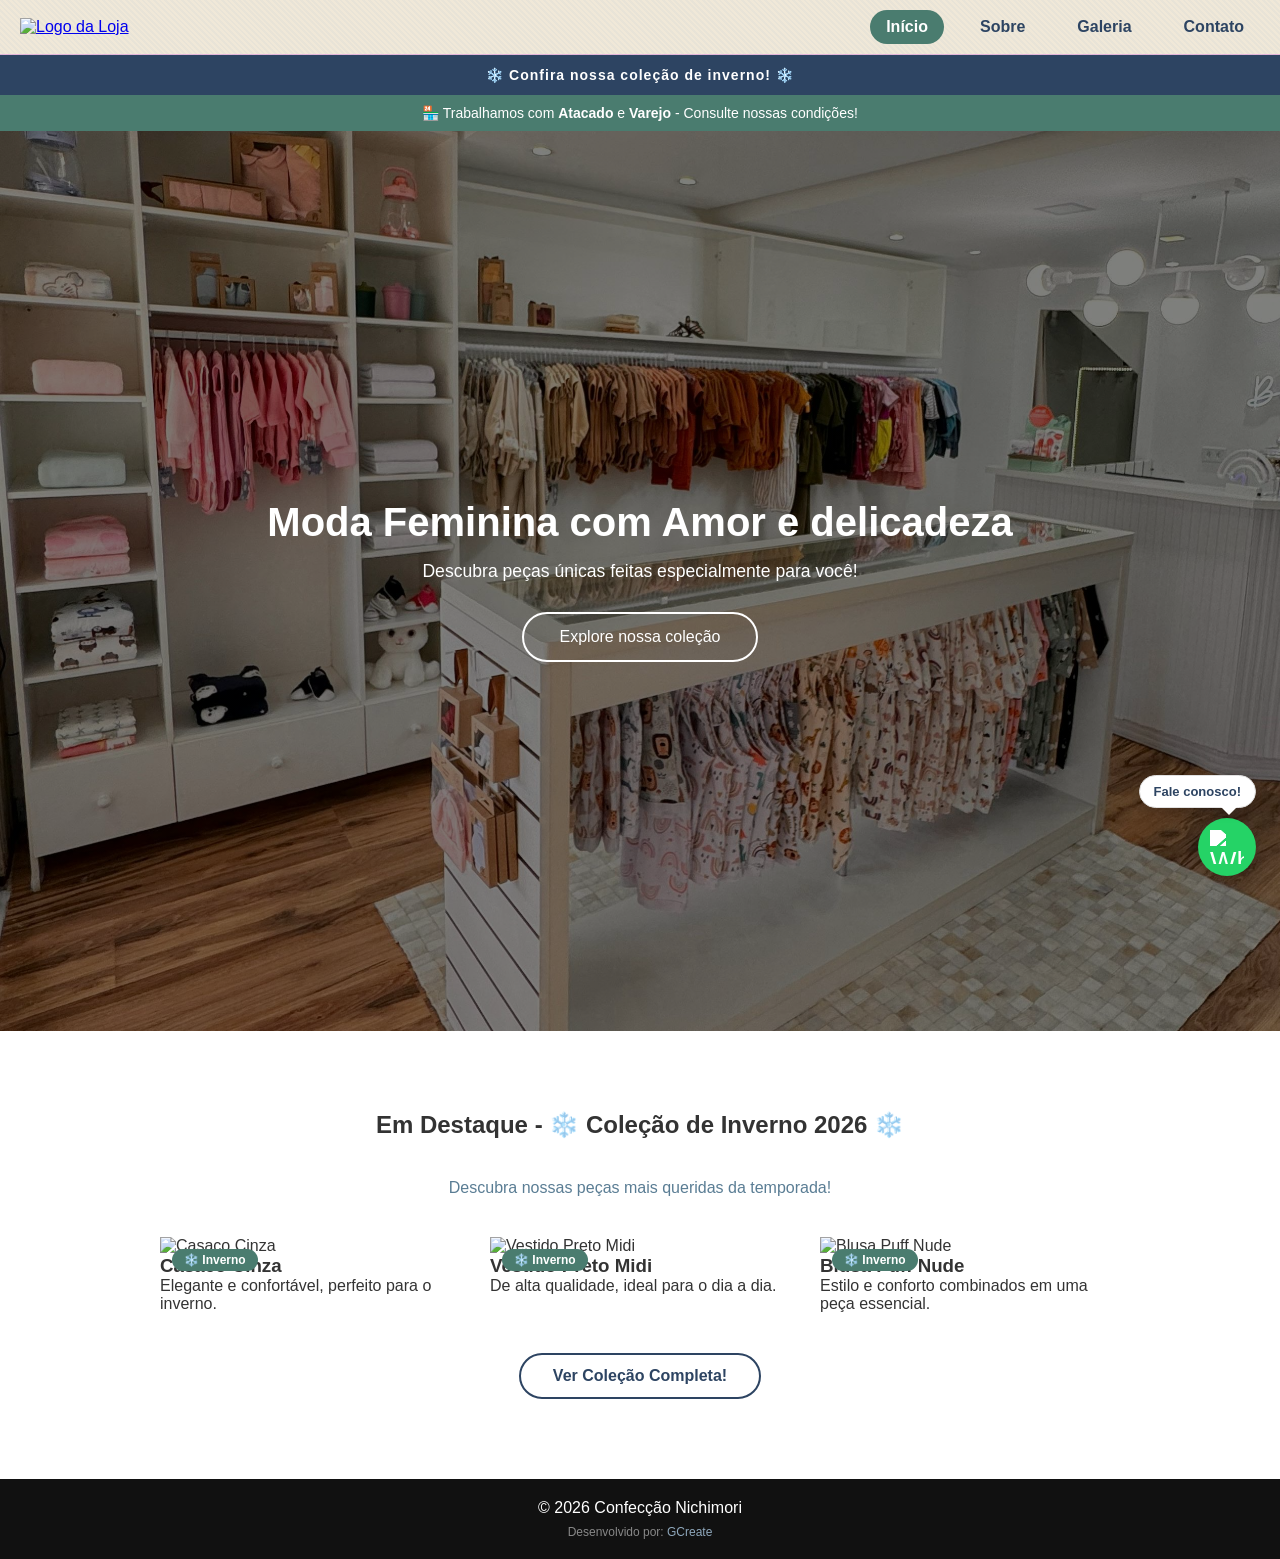
==== index.html @ e9730d3d "Add files via upload" ====
<!DOCTYPE html>
<html lang="pt-br">
<head>
    <meta charset="UTF-8">
    <meta name="viewport" content="width=device-width, initial-scale=1.0">
    <title>Confecção Nichimori</title>
    <meta name="theme-color" content="#2d4462">
    <meta name="description" content="Confecção Nichimori, loja de roupas femininas localizada em Itaquá. Trabalhamos com atacado e varejo. Confira nossas coleções!!">
    <meta property="og:title" content="Confecção Nichimori | Moda Feminina">
    <meta property="og:image" content="https://confeccaonichimori.com.br/logo-Loja.svg">
    <meta property="og:url" content="https://confeccaonichimori.com.br">
    <meta property="og:type" content="website">
    <link rel="stylesheet" href="style.css">
    <link rel="stylesheet" href="https://unpkg.com/aos@2.3.1/dist/aos.css">
    <link rel="icon" type="image/svg+xml" href="logo-Loja.svg">
    <link rel="canonical" href="https://confeccaonichimori.com/">
</head>
<body>
        <!-- Header -->
    <header class="header">
        <nav class="nav-container">
            <div class="nav-content">
                <!-- Logo -->
                <a href="index.html" class="logo">
                    <img src="imagens/logo-Loja.svg" class="logo-img" alt="Logo da Loja"></a>
                
                <!--Navegação Desktop-->
                <div class="nav-links">
                    <a href="index.html" class="nav-link active">Início</a>
                    <a href="sobre.html" class="nav-link">Sobre</a>
                    <a href="galeria.html" class="nav-link">Galeria</a>
                    <a href="contato.html" class="nav-link">Contato</a>
                </div>
            </div>
        </nav>
    </header>
                <!--Moda Inverno-->
                    <div class="faixa-inverno">
                        ❄️ Confira nossa coleção de inverno! ❄️
                    </div>
                    <div class="faixa-atacado">
                        🏪 Trabalhamos com <strong>Atacado</strong> e <strong>Varejo</strong> - Consulte nossas condições!
                    </div>
                    <!--Contéudo Principal-->
                <main>
                    <section class="hero">
                        <h1>Moda Feminina com Amor e delicadeza</h1>
                        <p>Descubra peças únicas feitas especialmente para você!</p>
                        <a href ="galeria.html" class="btn-hero">Explore nossa coleção</a>
                    </section>

                    <section class="produtos">
                        <h2>Em Destaque - ❄️ Coleção de Inverno 2026 ❄️</h2>
                        <p class="produtos-subtitulo">Descubra nossas peças mais queridas da temporada!</p>

                        <div class="container-blusas">
                            <div class="blusa" data-aos="fade-up">
                                <span class="badge-inverno">❄️ Inverno</span>
                                <img src="imagens/casaco-cinza.jpg" alt="Casaco Cinza">
                                <h3>Casaco Cinza</h3>
                                <p>Elegante e confortável, perfeito para o inverno.</p>
                            </div>

                            <div class="blusa" data-aos="fade-up">
                                <span class="badge-inverno">❄️ Inverno</span>
                                <img src="imagens/vestido-preto-midi.jpg" alt="Vestido Preto Midi">
                                <h3>Vestido Preto Midi</h3>
                                <p>De alta qualidade, ideal para o dia a dia.</p>
                            </div>

                            <div class="blusa" data-aos="fade-up">
                                <span class="badge-inverno">❄️ Inverno</span>
                                <img src="imagens/blusa-puff-nude.jpg" alt="Blusa Puff Nude">
                                <h3>Blusa Puff Nude</h3>
                                <p>Estilo e conforto combinados em uma peça essencial.</p>
                            </div>
                        </div>

                        <a href="galeria.html" class="btn-ver-todos">Ver Coleção Completa!</a>
                    </section>
                </main>
                <footer class="footer">
                    <p> © 2026 Confecção Nichimori</p>
                    <p class="assinatura">Desenvolvido por: <a href="#">GCreate</a></p>
                </footer>

        <a href ="https://wa.me/5511941580460" target="_blank" class="btn-whatsapp">
            <img src="imagens/icone_zap.svg" alt="WhatsApp" class="WhatsApp">
            <span class="balao-whatsapp">Fale conosco!</span>
        </a>

        <script src="https://unpkg.com/aos@2.3.1/dist/aos.js"></script>
        <script>
            AOS.init({
                duration: 800, // Duração da animação em milissegundos
                once: true, // Animação ocorre apenas na primeira vez que o elemento entra na viewport
            })
        </script>

</body>
</html>
---- style.css ----
/* Reset básico para garantir consistência entre navegadores */
*{
    margin: 0;
    padding: 0;
    box-sizing: border-box;
}

body {
    font-family: Arial, sans-serif; /* Fonte do site */
    background-color: #fff; /* Cor de fundo */
    color: #333; /* Cor padrão dos textos */
}

.header {
    padding: 10px 20px; /* Espaçamento interno do header */
    background-color: #f0e8d8; /* Cor de fundo do header */
    background-image: repeating-linear-gradient(
        45deg,
        transparent,
        transparent 2px,
        rgba(160,190,206,0.1) 2px,
        rgba(160,190,206,0.1) 4px
    );
    background-size: cover; /* Faz a imagem de fundo cobrir toda a área do header */
    background-position: center; /* Centraliza a imagem de fundo */
    border-bottom: 1px solid #c5d5; /* Borda inferior para dar um acabamento mais definido ao header */
}

.nav-content {
    display: flex; /* Exibe os itens do nav em linha */
    justify-content: space-between; /* Espaça os itens para as extremidades */
    align-items: center; /* Alinha os itens verticalmente */
    flex-wrap: nowrap; /* Impede que os itens quebrem para a próxima linha */
    margin: 0; /* Remove a margem padrão do nav */
    padding: 0; /* Remove o padding padrão do nav */
}

.nav-links{
    display: flex; /* Exibe os links em linha */
    flex-direction: row; /* Exibe os links em linha */
    gap: 20px; /* Espaçamento entre os links */
}

.nav-link {
    text-decoration: none; /* Remove sublinhado dos links */
    color: #2d4462; /* Cor dos links */
    font-weight: bold; /* Deixa os links em negrito */
    padding: 8px 16px; /* Espaçamento interno dos links */
    border-radius: 999px; /* Deixa os links com bordas arredondadas */
    transition: all 0.3s; /* Transição suave para as mudanças de estilo dos links */;
}


.nav-link:hover {
    color: white; /* Cor dos links ao passar o mouse */
    background-color: #4a7c6f; /* Cor de fundo dos links ao passar o mouse */
}

.nav-link.active {
    color: white; /* Cor do link ativo */
    background-color: #4a7c6f; /* Cor de fundo do link ativo */
}

.hero {
    height: 100vh; /* Altura total da tela */
    min-height: 500px;
    display: flex; /* Exibe os itens em linha */
    justify-content: center; /* Centraliza horizontalmente */
    align-items: center; /* Centraliza verticalmente */
    flex-direction: column; /* Exibe os itens em coluna */
    background-image: linear-gradient(
        rgba(0,0,0,0.5),
        rgba(0,0,0,0.5)
    ),
    url(fundo_hero.jpg); /* Imagem de fundo do hero */
    background-size: cover; /* Faz a imagem de fundo cobrir toda a área do hero */
    background-position: center; /* Centraliza a imagem de fundo */
    color: white; /* Cor do texto do hero */
}

.hero h1 {
    font-size: 2.5rem; /* Tamanho do título */
    text-align: center; /* Centraliza o texto do título */
    animation: fadeIn 1.5s ease; /* Animação de fade-in para o título */
}

.hero p {
    margin-top: 16px; /* Espaçamento acima do parágrafo */
    font-size: 1.1rem; /* Tamanho do parágrafo */;
    text-align: center; /* Centraliza o texto do parágrafo */
    animation: fadeIn 2s ease; /* Animação de fade-in para o parágrafo */
}

@keyframes fadeIn {
    from {
        opacity: 0; transform: translateY(30px); /* Inicia com opacidade 0 e deslocamento para baixo */
    }
    to {
        opacity: 1; transform: translateY(0); /* Termina com opacidade 1 e posição original */
    }
}


.produtos {
    padding: 80px 20px; /* Espaçamento interno */
}

.produtos h2 {
    text-align: center; /* Centraliza o título */
    margin-bottom: 40px; /* Espaçamento abaixo do título */
}

.container-blusas {
    display: flex; /* Exibe os itens em linha */
    justify-content: center; /* Centraliza os itens horizontalmente */
    gap: 30px; /* Espaçamento entre os itens */
}

.blusa{
    width: 300px; /* Largura fixa para cada blusa */
    position: relative; /* Permite posicionar a badge de inverno dentro do container da blusa */
}

.blusa img {
    width: 100%; /* A imagem ocupa toda a largura do container */
    height: 380px; /* Altura fixa para as imagens das blusas */
    object-fit: cover; /* Garante que a imagem cubra toda a área do container sem distorcer */
    object-position: center top; /* Ajusta a posição da imagem para destacar a parte superior, onde geralmente estão os detalhes do produto */
}

.footer {
    padding: 20px; /* Espaçamento interno */
    background-color: #111; /* Cor de fundo do rodapé */
    color: white; /* Cor do texto do rodapé */
    text-align: center; /* Centraliza o texto do rodapé */
}

@media (max-width: 768px){
    .nav-content {
        flex-direction: column; /* Exibe os itens em coluna */
    }

    .container-blusas {
        flex-direction: column; /* Exibe os itens em coluna */
        align-items: center; /* Centraliza os itens verticalmente */;
    }

    .hero h1{
        font-size: 1.3rem; /* Tamanho do título para telas menores */;
        text-align: center; /* Centraliza o texto do título para telas menores */;
        padding: 0 16px;
        word-break: keep-all;
    }
}

.logo-img {
    width: 180px; /* Largura da logo */
    height: auto; /* Mantém a proporção da imagem */
    max-width: 100%; /* Garante que a logo não ultrapasse a largura do container */;
}

.search-bar {
    display: flex;/* Exibe os itens em linha */
    align-items: center; /* Alinha os itens verticalmente */
    border: 1px solid #a0bece; /* Borda da barra de pesquisa */
    border-radius: 999px; /* Deixa a barra de pesquisa com bordas arredondadas */
    overflow: hidden; /* Esconde qualquer conteúdo que ultrapasse os limites da barra de pesquisa */
    background: #f7f3ee; /* Cor de fundo da barra de pesquisa */
    position: relative; /* Permite posicionar o botão de pesquisa dentro da barra */
    left: 20%; /* Move a barra de pesquisa para o centro horizontalmente */
}

.search-input {
    border: none; /* Remove a borda do input */
    background: transparent; /* Deixa o fundo do input transparente */;
    padding: 8px 16px; /* Espaçamento interno do input */
    font-size: 14px; /* Tamanho da fonte do input */
    outline: none; /* Remove o contorno do input ao focar */
    width: 260px; /* Largura do input */
    color:#3a5a74; /* Cor do texto do input */
}

.search-input::placeholder {
    color: #a0bece; /* Cor do texto de placeholder */
}

.search-btn:hover {
    background: #e8f0f5; /* Cor de fundo do botão ao passar o mouse */
}

@media (max-width: 768px){
    .search-bar {
        width: 100%; /* A barra de pesquisa ocupa toda a largura do container em telas menores */
        margin: 10px 0; /* Espaçamento vertical para a barra de pesquisa em telas menores */
    }

    .search-input {
        width: 100%; /* O input ocupa toda a largura da barra de pesquisa em telas menores */
    }
}

.btn-whatsapp {
    position: fixed; /* Fixa o botão na tela */
    bottom: 24px; /* Distância do botão em relação à parte inferior da tela */
    right: 24px; /* Distância do botão em relação à parte direita da tela */
    width: 58px; /* Largura do botão */
    height: 58px; /* Altura do botão */
    border-radius: 50%; /* Deixa o botão com formato circular */
    background-color: #25d366; /* Cor de fundo do botão (cor do WhatsApp) */
    display: flex; /* Exibe os itens em linha */
    align-items: center; /* Alinha os itens verticalmente */
    justify-content: center; /* Centraliza os itens horizontalmente */
    box-shadow: 0 4px 12px rgba(0,0,0,0.2); /* Sombra para dar um efeito de elevação */
    z-index: 999; /* Garante que o botão fique acima de outros elementos da página */
    transition: transform 0.3s; /* Transição suave para o efeito de hover */
    font-size: 28px; /* Tamanho da fonte do ícone do WhatsApp */
    text-decoration: none; /* Remove sublinhado do link */
}

.btn-whatsapp:hover {
    transform: scale(1.1); /* Aumenta o tamanho do botão ao passar o mouse */
}

.btn-whatsapp img {
    width: 34px; /* Largura do ícone do WhatsApp dentro do botão */
    height: 34px; /* Altura do ícone do WhatsApp dentro do botão */
    filter: brightness(0) invert(1); /* Deixa o ícone branco para melhor contraste com o fundo verde do botão */
}

.balao-whatsapp {
    position: absolute; /* Posiciona o balão em relação ao botão de WhatsApp */
    bottom: 68px; /* Distância do balão em relação à parte inferior do botão de WhatsApp */
    right: 0; /* Alinha o balão à direita do botão de WhatsApp */
    background-color: white; /* Cor de fundo do balão */
    color: #2d4462; /* Cor do texto do balão */
    font-size: 13px; /* Tamanho da fonte do texto do balão */
    font-weight: bold; /* Deixa o texto do balão em negrito */
    font-family: Arial, sans-serif; /* Fonte do texto do balão */
    padding: 8px 14px; /* Espaçamento interno do balão */
    border-radius: 20px; /* Deixa o balão com bordas arredondadas */
    white-space: nowrap; /* Impede que o texto do balão quebre em várias linhas */
    box-shadow: 0 4px 12px rgba(0,0,0,0.15); /* Sombra para dar um efeito de elevação ao balão */
    border: 1px solid #e0e0e0; /* Borda do balão para dar um acabamento mais definido */
}

.balao-whatsapp::after {
    content: ""; /* Conteúdo vazio para criar a seta do balão */
    position: absolute; /* Posiciona a seta em relação ao balão */
    bottom: -8px; /* Distância da seta em relação à parte inferior do balão */
    right: 18px; /* Alinha a seta à direita do balão */
    border-width: 8px 8px 0 8px; /* Define a largura e altura da seta */
    border-style: solid; /* Define o estilo da borda da seta */
    border-color: white transparent transparent transparent; /* Define as cores da borda da seta para criar o efeito de triângulo */;
}

.btn-hero {
    margin-top: 30px; /* Espaçamento acima do botão */
    padding: 14px 36px; /* Espaçamento interno do botão */
    background-color: transparent; /* Fundo transparente para o botão */
    border: 2px solid white; /* Borda branca para o botão */
    color: white; /* Cor do texto do botão */
    font-size: 16px; /* Tamanho da fonte do botão */
    border-radius: 999px; /* Deixa o botão com bordas arredondadas */
    transition: all 0.3s; /* Transição suave para as mudanças de estilo do botão */
    text-decoration: none; /* Remove sublinhado do link do botão */
}

.btn-hero:hover {
    background-color: white; /* Cor de fundo do botão ao passar o mouse */
    color: #2d4462; /* Cor do texto do botão ao passar o mouse */
}

.produtos-subtitulo {
    text-align: center; /* Centraliza o subtítulo da seção de produtos */
    color: #5a7d94; /* Cor do subtítulo da seção de produtos */
    font-size: 1rem; /* Tamanho do subtítulo da seção de produtos */
    margin-bottom: 40px; /* Espaçamento abaixo do subtítulo da seção de produtos */
}

.btn-ver-todos {
    display: block; /* Exibe o botão como um bloco para ocupar toda a largura disponível */
    text-align: center; /* Centraliza o texto do botão de ver todos */
    margin: 40px auto 0; /* Centraliza o botão de ver todos horizontalmente e adiciona espaçamento acima */
    width: fit-content; /* O botão ocupa apenas a largura necessária para o texto */
    padding: 12px 32px; /* Espaçamento interno do botão de ver todos */
    border: 2px solid #2d4462; /* Borda do botão de ver todos */
    border-radius: 999px; /* Deixa o botão de ver todos com bordas arredondadas */
    color: #2d4462; /* Cor do texto do botão de ver todos */
    text-decoration: none; /* Remove sublinhado do link do botão de ver todos */
    font-weight: bold; /* Deixa o texto do botão de ver todos em negrito */
    transition: all 0.3s; /* Transição suave para as mudanças de estilo do botão de ver todos */
}

.badge-inverno {
    position: absolute; /* Permite posicionar a badge em relação ao card */
    top: 12px; /* Distância da badge em relação à parte superior do card */
    left: 12px; /* Distância da badge em relação à parte esquerda do card */
    background-color: #4a7c6f; /* Cor de fundo da badge de inverno */
    color: white; /* Cor do texto da badge de inverno */
    padding: 4px 12px; /* Espaçamento interno da badge de inverno */
    border-radius: 999px; /* Deixa a badge de inverno com bordas arredondadas */
    font-size: 12px; /* Tamanho da fonte da badge de inverno */
    font-weight: bold; /* Deixa o texto da badge de inverno em negrito */
    z-index: 10; /* Garante que a badge de inverno fique acima de outros elementos do card */
}

.sobre-hero {
    background-color: #f0e8d8; /* Cor de fundo da seção sobre o hero */
    text-align: center; /* Centraliza o texto da seção sobre o hero */
    padding: 40px 20px 30px; /* Espaçamento interno da seção sobre o hero */
    color: #2d4462; /* Cor do texto da seção sobre o hero */
}

.sobre-hero h1 {
    font-size: 2.5rem; /* Tamanho do título da seção sobre o hero */
    margin-bottom: 10px; /* Espaçamento abaixo do título da seção sobre o hero */
}

.sobre-hero p {
    font-size: 1.1rem;
    color:#5a7d94; /* Cor do texto do parágrafo da seção sobre o hero */
}

.sobre-conteudo {
    max-width: 800px; /* Largura máxima do conteúdo da seção sobre o hero */;
    margin: 60px auto; /* Centraliza o conteúdo da seção sobre o hero */
    padding: 0 20px; /* Espaçamento horizontal para o conteúdo da seção sobre o hero */
}

.sobre-texto h2 {
    font-size: 1.5rem; /* Tamanho do subtítulo da seção sobre o hero */
    color: #2d4462; /* Cor do subtítulo da seção sobre o hero */
    margin: 40px 0 12px; /* Espaçamento acima e abaixo do subtítulo da seção sobre o hero */
}

.sobre-texto p {
    color: #555; /* Cor do texto do parágrafo da seção sobre o hero */
    line-height: 1.8; /* Altura da linha para melhorar a legibilidade do texto do parágrafo da seção sobre o hero */
    font-size: 1rem; /* Tamanho da fonte do parágrafo da seção sobre o hero */;
}

.sobre-valores {
    list-style: none; /* Remove os marcadores da lista de valores */
    margin-top: 12px; /* Espaçamento acima da lista de valores */
    display: flex; /* Exibe os itens da lista de valores em linha */
    flex-direction: column; /* Exibe os itens da lista de valores em coluna */
    gap: 10px; /* Espaçamento entre os itens da lista de valores */;
}

.sobre-valores li {
    font-size: 1rem; /* Tamanho da fonte dos itens da lista de valores */
    color: #555; /* Cor dos itens da lista de valores */
    line-height: 1.6; /* Altura da linha para melhorar a legibilidade dos itens da lista de valores */;
}

.sobre-horario {
    list-style: none; /* Remove os marcadores da lista de horário */
    margin-top: 12px; /* Espaçamento acima da lista de horário */
    display: flex; /* Exibe os itens da lista de horário em linha */
    flex-direction: column; /* Exibe os itens da lista de horário em coluna */
    gap: 10px; /* Espaçamento entre os itens da lista de horário */
}

.sobre-horario li {
    font-size: 1rem; /* Tamanho da fonte dos itens da lista de horário */
    color: #555; /* Cor dos itens da lista de horário */
    line-height: 1.6; /* Altura da linha para melhorar a legibilidade dos itens da lista de horário */
}

.galeria-hero {
    background-color: #f0e8d8; /* Cor de fundo da seção hero da galeria */
    text-align: center; /* Centraliza o texto da seção hero da galeria */
    padding: 60px 20px 40px; /* Espaçamento interno da seção hero da galeria */
    color: #2d4462; /* Cor do texto da seção hero da galeria */
    margin-top: 0; /* Remove a margem superior da seção hero da galeria para evitar espaçamento extra */
}

.galeria-hero h1 {
    font-size: 2.5rem; /* Tamanho do título da seção hero da galeria */
    margin-bottom: 10px; /* Espaçamento abaixo do título da seção hero da galeria */
}

.galeria-hero p {
    font-size: 1.1rem; /* Tamanho do parágrafo da seção hero da galeria */
    color:#5a7d94; /* Cor do texto do parágrafo da seção hero da galeria */
}

.galeria-secao {
    padding: 60px 80px; /* Espaçamento interno da seção da galeria */;
}

.galeria-grid {
    display: grid; /* Exibe os itens em um grid */
    grid-template-columns: repeat(3, 1fr); /* Define 3 colunas de largura igual para o grid */
    gap: 30px; /* Espaçamento entre os itens do grid */
    max-width: 1100px; /* Largura máxima do grid da galeria */
    margin: 0 auto; /* Centraliza o grid da galeria */
}

.card {
    border-radius: 12px; /* Deixa os cards com bordas arredondadas */
    overflow: hidden; /* Esconde qualquer conteúdo que ultrapasse os limites dos cards */
    box-shadow: 0 4px 12px rgba(0,0,0,0.1); /* Sombra para dar um efeito de elevação aos cards */
    transition: transform 0.3s; /* Transição suave para o efeito de hover dos cards */
    background: white; /* Cor de fundo dos cards */
}

.card:hover {
    transform: translateY(-6px);
}

.card img {
    width: 100%; /* A imagem ocupa toda a largura do card */
    height: 420px; /* Altura fixa para as imagens dos cards */
    object-fit: cover; /* Garante que a imagem cubra toda a área do card sem distorcer */
    object-position: center top; /* Ajusta a posição da imagem para destacar o centro, onde geralmente estão os detalhes do produto */
}

.card-info {
    padding: 16px; /* Espaçamento interno da seção de informações dos cards */
}

.card a {
    text-decoration: none; 
    display: block;
}

.card-info h3 {
    font-size: 1rem; /* Tamanho do título dos cards */
    font-weight: bold; /* Deixa o título dos cards em negrito */
    color: #2d4462; /* Cor do título dos cards */
    margin-bottom: 6px; /* Espaçamento abaixo do título dos cards */;
}

.card-info p {
    font-size: 0.85rem; /* Tamanho do parágrafo dos cards */
    font-weight: normal; /* Deixa o texto dos cards em negrito */
    color: #777; /* Cor do texto dos cards */
    line-height: 1.5; /* Altura da linha para melhorar a legibilidade do texto dos cards */
}

@media (max-width: 768px){
    .galeria-grid {
        grid-template-columns: 1fr; /* O grid da galeria exibe apenas 1 coluna em telas menores */
    }
}

.contato-hero {
    background-color: #f0e8d8; /* Cor de fundo da seção hero de contato */
    text-align: center; /* Centraliza o texto da seção hero de contato */
    padding: 60px 20px 40px; /* Espaçamento interno da seção hero de contato */
    color: #2d4462; /* Cor do texto da seção hero de contato */
}

.contato-hero h1 {
    font-size: 2.5rem; /* Tamanho do título da seção hero de contato */
    margin-bottom: 10px; /* Espaçamento abaixo do título da seção hero de contato */
}

.contato-hero p {
    font-size: 1.1rem; /* Tamanho do parágrafo da seção hero de contato */
    color: #5a7d94; /* Cor do texto do parágrafo da seção hero de contato */
}

.contato-secao {
    padding: 60px 40px; /* Espaçamento interno da seção de contato */
    max-width: 1100px; /* Largura máxima da seção de contato */
    margin: 0 auto; /* Centraliza a seção de contato */
}

.contato-grid {
    display: grid; /* Exibe os itens em um grid */
    grid-template-columns: 1fr 1fr ; /* Define 2 colunas para o grid de contato */
    gap: 60px; /* Espaçamento entre os itens do grid de contato */
}

.contato-info h2,
.contato-form h2 {
    font-size: 1.5rem; /* Tamanho do título das seções de contato */
    color:#2d4462; /* Cor do título das seções de contato */
    margin-bottom: 24px; /* Espaçamento abaixo do título das seções de contato */
}

.contato-item {
    display: flex; /* Exibe os itens de contato em linha */
    align-items: flex-start; /* Alinha os itens de contato ao topo */
    gap: 12px; /* Espaçamento entre os itens de contato */
    margin-bottom: 20px; /* Espaçamento abaixo de cada item de contato */
}

.contato-item span {
    font-size: 1.3rem; /* Tamanho do ícone dos itens de contato */
}

.contato-item p {
    color: #555; /* Cor do texto dos itens de contato */
    font-size: 1rem; /* Tamanho da fonte dos itens de contato */
    line-height: 1.6; /* Altura da linha para melhorar a legibilidade dos itens de contato */
}

@media (max-width: 768px){
    .contato-grid {
        grid-template-columns: 1fr; /* O grid de contato exibe apenas 1 coluna em telas menores */
    }
}

.faixa-inverno {
    background-color: #2d4462; /* Cor de fundo da faixa de inverno */
    color: white; /* Cor do texto da faixa de inverno */
    text-align: center; /* Centraliza o texto da faixa de inverno */
    padding: 12px; /* Espaçamento interno da faixa de inverno */
    font-size: 14px; /* Tamanho da fonte da faixa de inverno */
    font-weight: bold; /* Deixa o texto da faixa de inverno em negrito */
    letter-spacing: 1px; /* Espaçamento entre as letras da faixa de inverno */
}

.faixa-atacado {
    background-color: #4a7c6f; /* Cor de fundo da faixa de atacado */
    color: white; /* Cor do texto da faixa de atacado */
    text-align: center; /* Centraliza o texto da faixa de atacado */
    padding: 10px; /* Espaçamento interno da faixa de atacado */
    font-size: 14px; /* Tamanho da fonte da faixa de atacado */
}

@keyframes pulsar {
    0% {transform: scale(1); } /* Inicia com o tamanho original do botão */
    50% {transform: scale(1.15); } /* Aumenta o tamanho do botão para 115% no meio da animação */
    100% {transform: scale(1); } /* Retorna ao tamanho original do botão no final da animação */
}

.btn-whatsapp {
    animation: pulsar 2s infinite; /* Aplica a animação de pulsar ao botão de WhatsApp, com duração de 2 segundos e repetição infinita */
}

.btn-whatsapp:hover {
    animation: none; /* Remove a animação de pulsar ao passar o mouse sobre o botão de WhatsApp para evitar conflito com o efeito de hover */
    transform: scale(1.1); /* Aumenta o tamanho do botão de WhatsApp para 110% ao passar o mouse */
}

.assinatura {
    font-size: 12px; /* Tamanho da fonte da assinatura no rodapé */
    color: #888; /* Cor da assinatura no rodapé */
    margin-top: 8px; /* Espaçamento acima da assinatura no rodapé */
}

.assinatura a {
    color: #8fa8bc; /* Cor do link da assinatura no rodapé */
    text-decoration: none; /* Remove sublinhado do link da assinatura no rodapé */
}

.assinatura a:hover {
    text-decoration: underline; /* Adiciona sublinhado ao link da assinatura no rodapé ao passar o mouse */
}

.contato-whatsapp-cta {
    text-align: center;
    padding: 40px;
    background-color: #faf7f2;
    border-radius: 12px;
}

.contato-whatsapp-cta h2 {
    color: #2d4462;
    margin-bottom: 12px;
}

.contato-whatsapp-cta p {
    color: #777;
    margin-bottom: 24px;
    line-height: 1.6;
}

.btn-whatsapp-cta {
    display: inline-block;
    background-color: #25d366;
    color: white;
    padding: 14px 32px;
    border-radius: 999px;
    text-decoration: none;
    font-weight: bold;
    font-size: 16px;
    transition: transform 0.3s;
}

.btn-whatsapp-cta:hover {
    transform: scale(1.05);
}
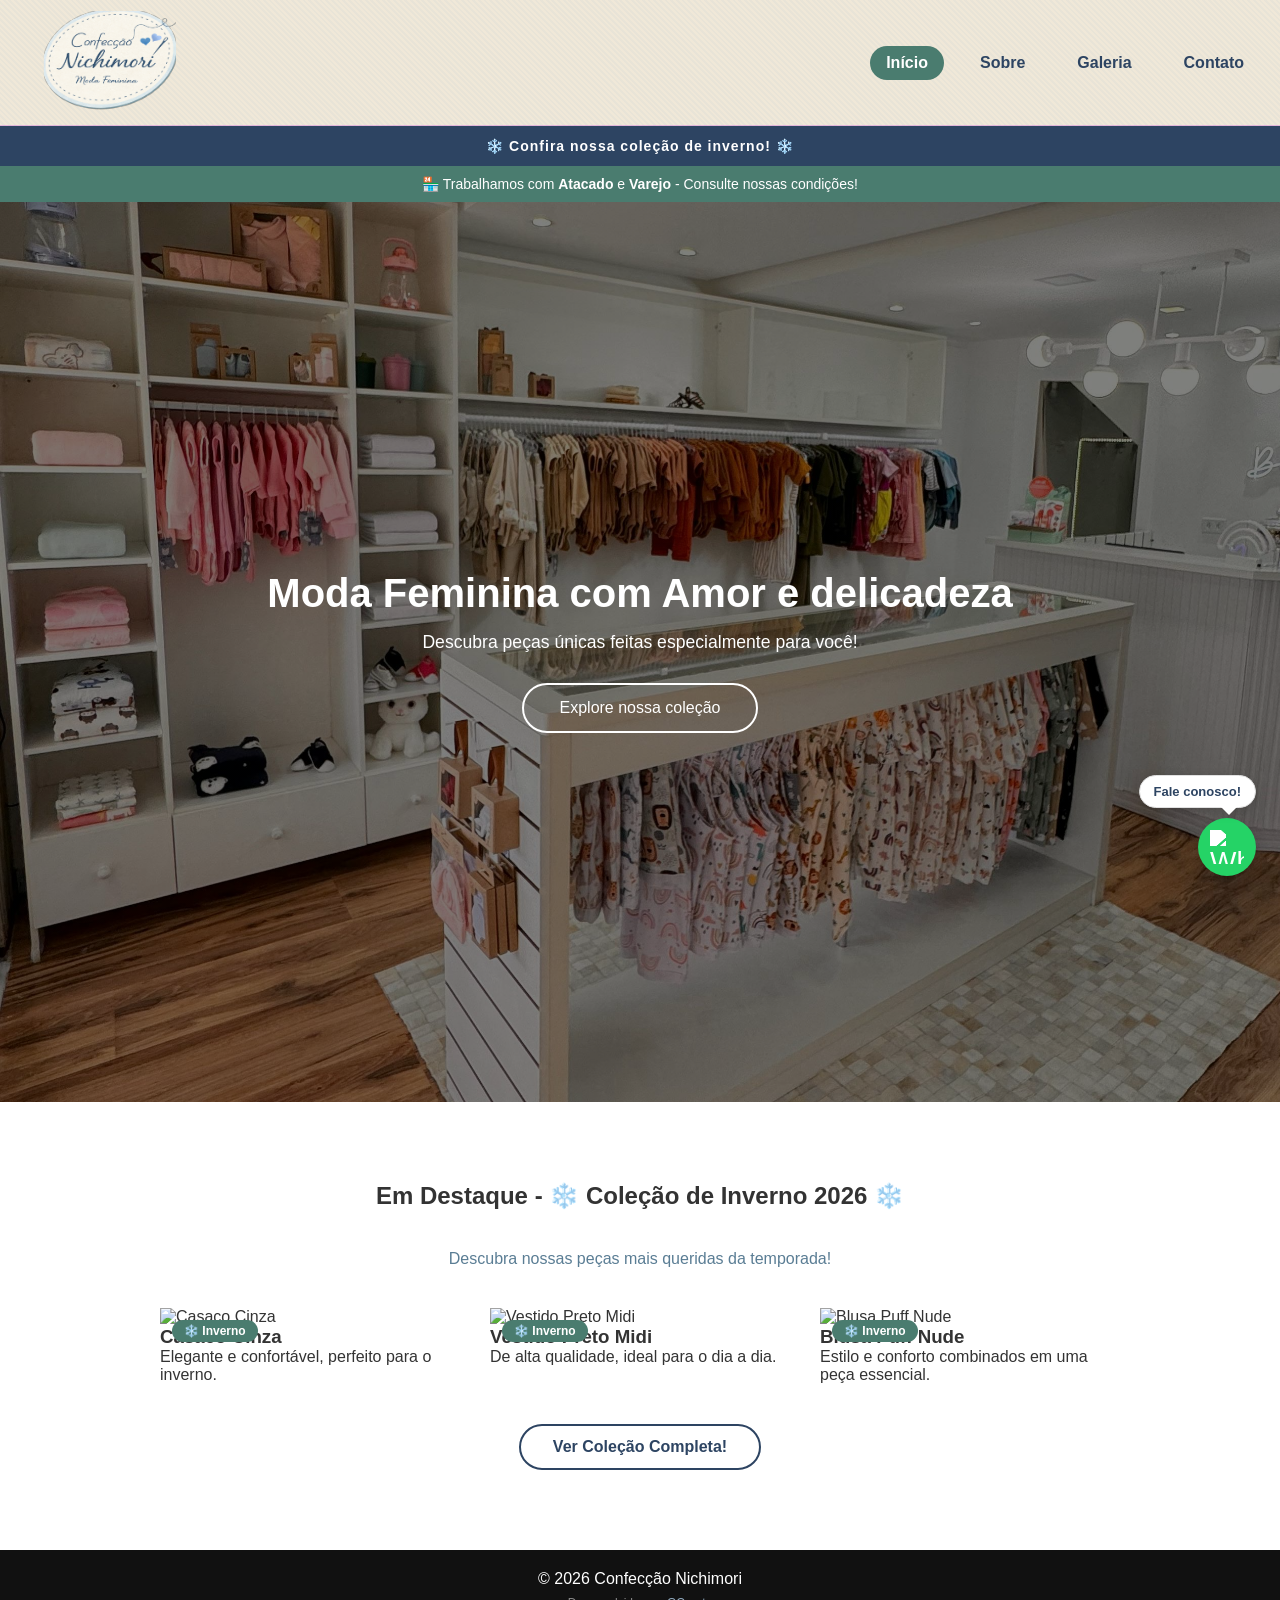
==== commit e3e6298c: "Update index.html" ====
--- a/index.html
+++ b/index.html
@@ -7,8 +7,8 @@
     <meta name="theme-color" content="#2d4462">
     <meta name="description" content="Confecção Nichimori, loja de roupas femininas localizada em Itaquá. Trabalhamos com atacado e varejo. Confira nossas coleções!!">
     <meta property="og:title" content="Confecção Nichimori | Moda Feminina">
-    <meta property="og:image" content="https://confeccaonichimori.com.br/logo-Loja.svg">
-    <meta property="og:url" content="https://confeccaonichimori.com.br">
+    <meta property="og:image" content="https://nichimori.com.br/logo-Loja.svg">
+    <meta property="og:url" content="https://nichimori.com.br">
     <meta property="og:type" content="website">
     <link rel="stylesheet" href="style.css">
     <link rel="stylesheet" href="https://unpkg.com/aos@2.3.1/dist/aos.css">
@@ -22,7 +22,7 @@
             <div class="nav-content">
                 <!-- Logo -->
                 <a href="index.html" class="logo">
-                    <img src="imagens/logo-Loja.svg" class="logo-img" alt="Logo da Loja"></a>
+                    <img src="logo-Loja.svg" class="logo-img" alt="Logo da Loja"></a>
                 
                 <!--Navegação Desktop-->
                 <div class="nav-links">
@@ -98,4 +98,4 @@
         </script>
 
 </body>
-</html>+</html>
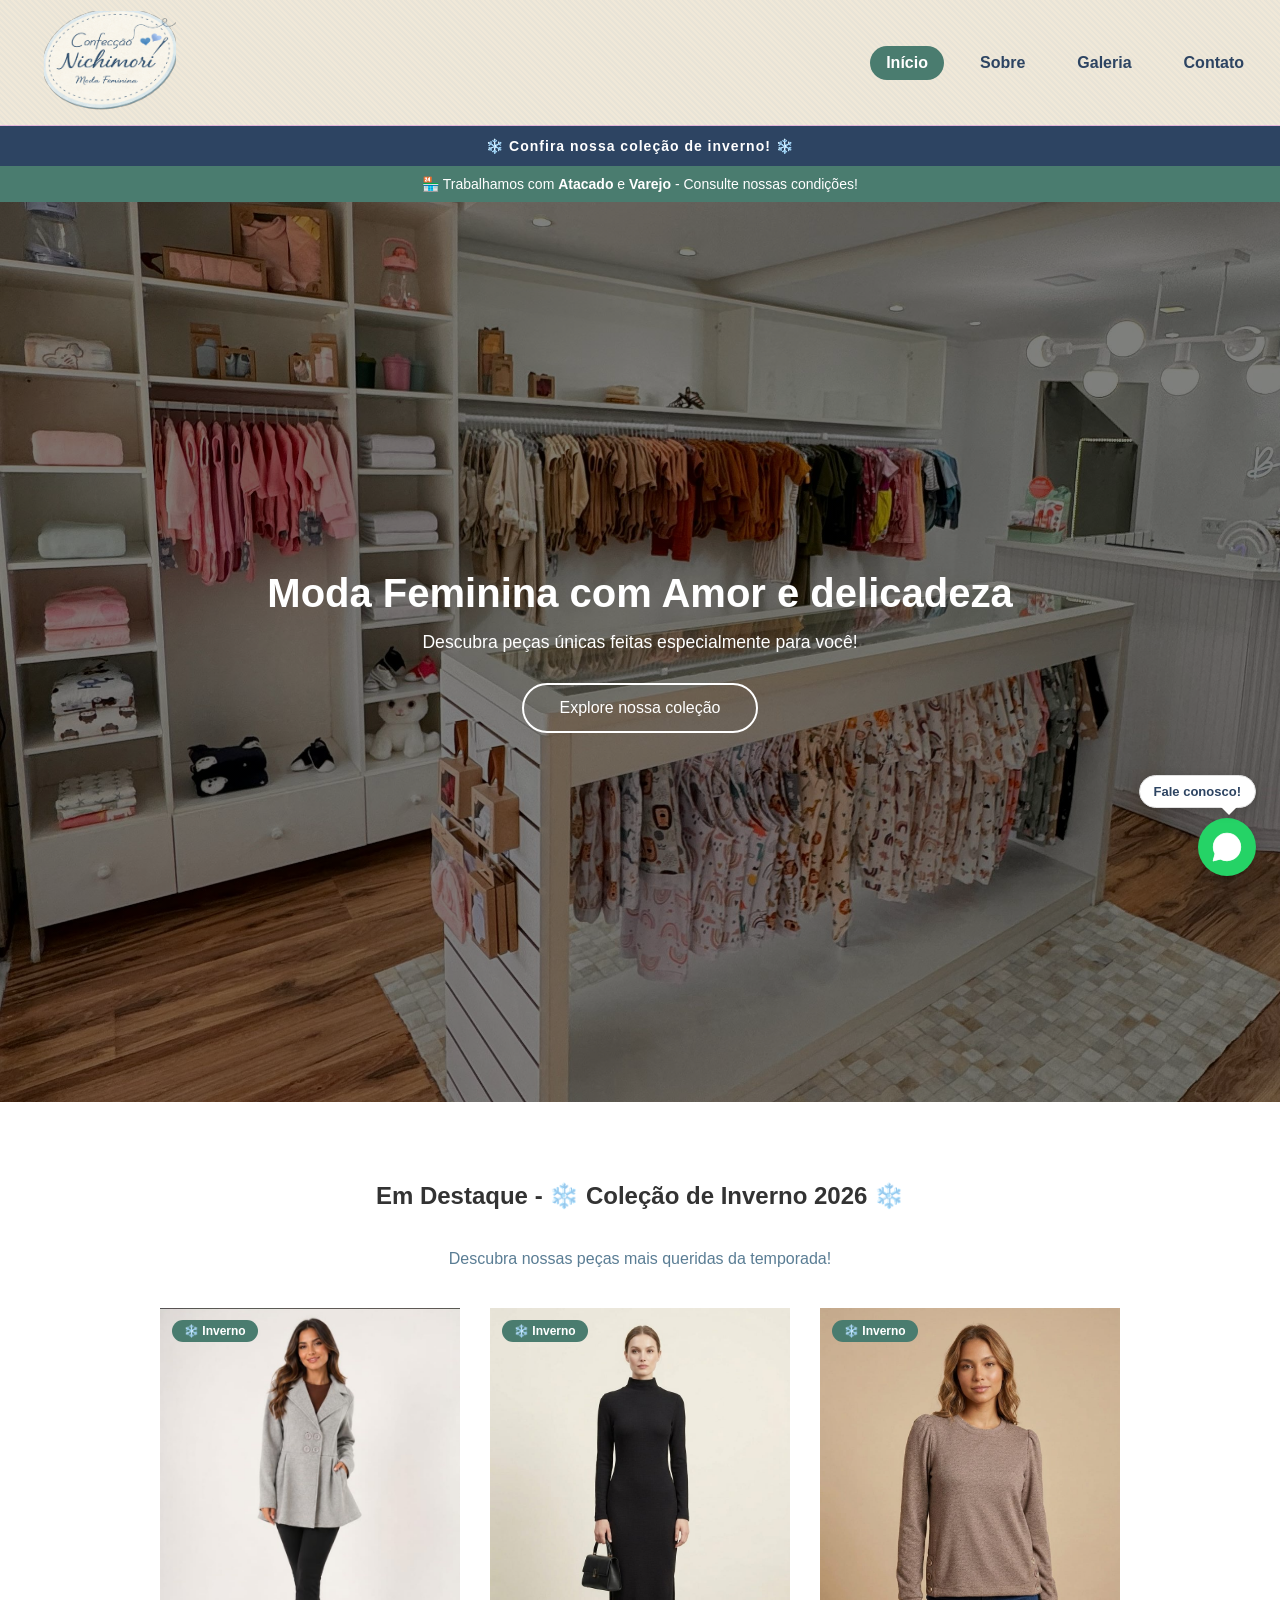
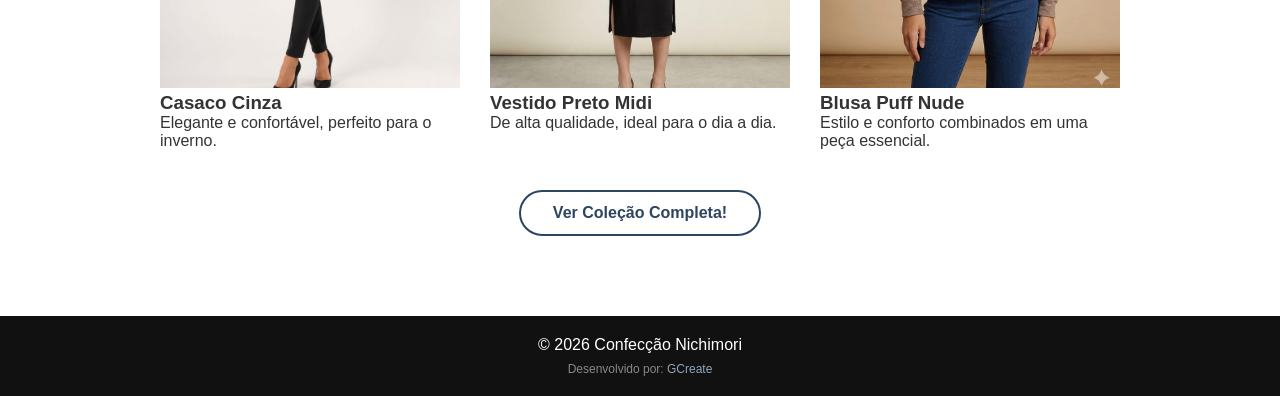
==== commit e802a9a7: "Update index.html" ====
--- a/index.html
+++ b/index.html
@@ -56,21 +56,21 @@
                         <div class="container-blusas">
                             <div class="blusa" data-aos="fade-up">
                                 <span class="badge-inverno">❄️ Inverno</span>
-                                <img src="imagens/casaco-cinza.jpg" alt="Casaco Cinza">
+                                <img src="casaco-cinza.jpg" alt="Casaco Cinza">
                                 <h3>Casaco Cinza</h3>
                                 <p>Elegante e confortável, perfeito para o inverno.</p>
                             </div>
 
                             <div class="blusa" data-aos="fade-up">
                                 <span class="badge-inverno">❄️ Inverno</span>
-                                <img src="imagens/vestido-preto-midi.jpg" alt="Vestido Preto Midi">
+                                <img src="vestido-preto-midi.jpg" alt="Vestido Preto Midi">
                                 <h3>Vestido Preto Midi</h3>
                                 <p>De alta qualidade, ideal para o dia a dia.</p>
                             </div>
 
                             <div class="blusa" data-aos="fade-up">
                                 <span class="badge-inverno">❄️ Inverno</span>
-                                <img src="imagens/blusa-puff-nude.jpg" alt="Blusa Puff Nude">
+                                <img src="blusa-puff-nude.jpg" alt="Blusa Puff Nude">
                                 <h3>Blusa Puff Nude</h3>
                                 <p>Estilo e conforto combinados em uma peça essencial.</p>
                             </div>
@@ -85,7 +85,7 @@
                 </footer>
 
         <a href ="https://wa.me/5511941580460" target="_blank" class="btn-whatsapp">
-            <img src="imagens/icone_zap.svg" alt="WhatsApp" class="WhatsApp">
+            <img src="icone_zap.svg" alt="WhatsApp" class="WhatsApp">
             <span class="balao-whatsapp">Fale conosco!</span>
         </a>
 
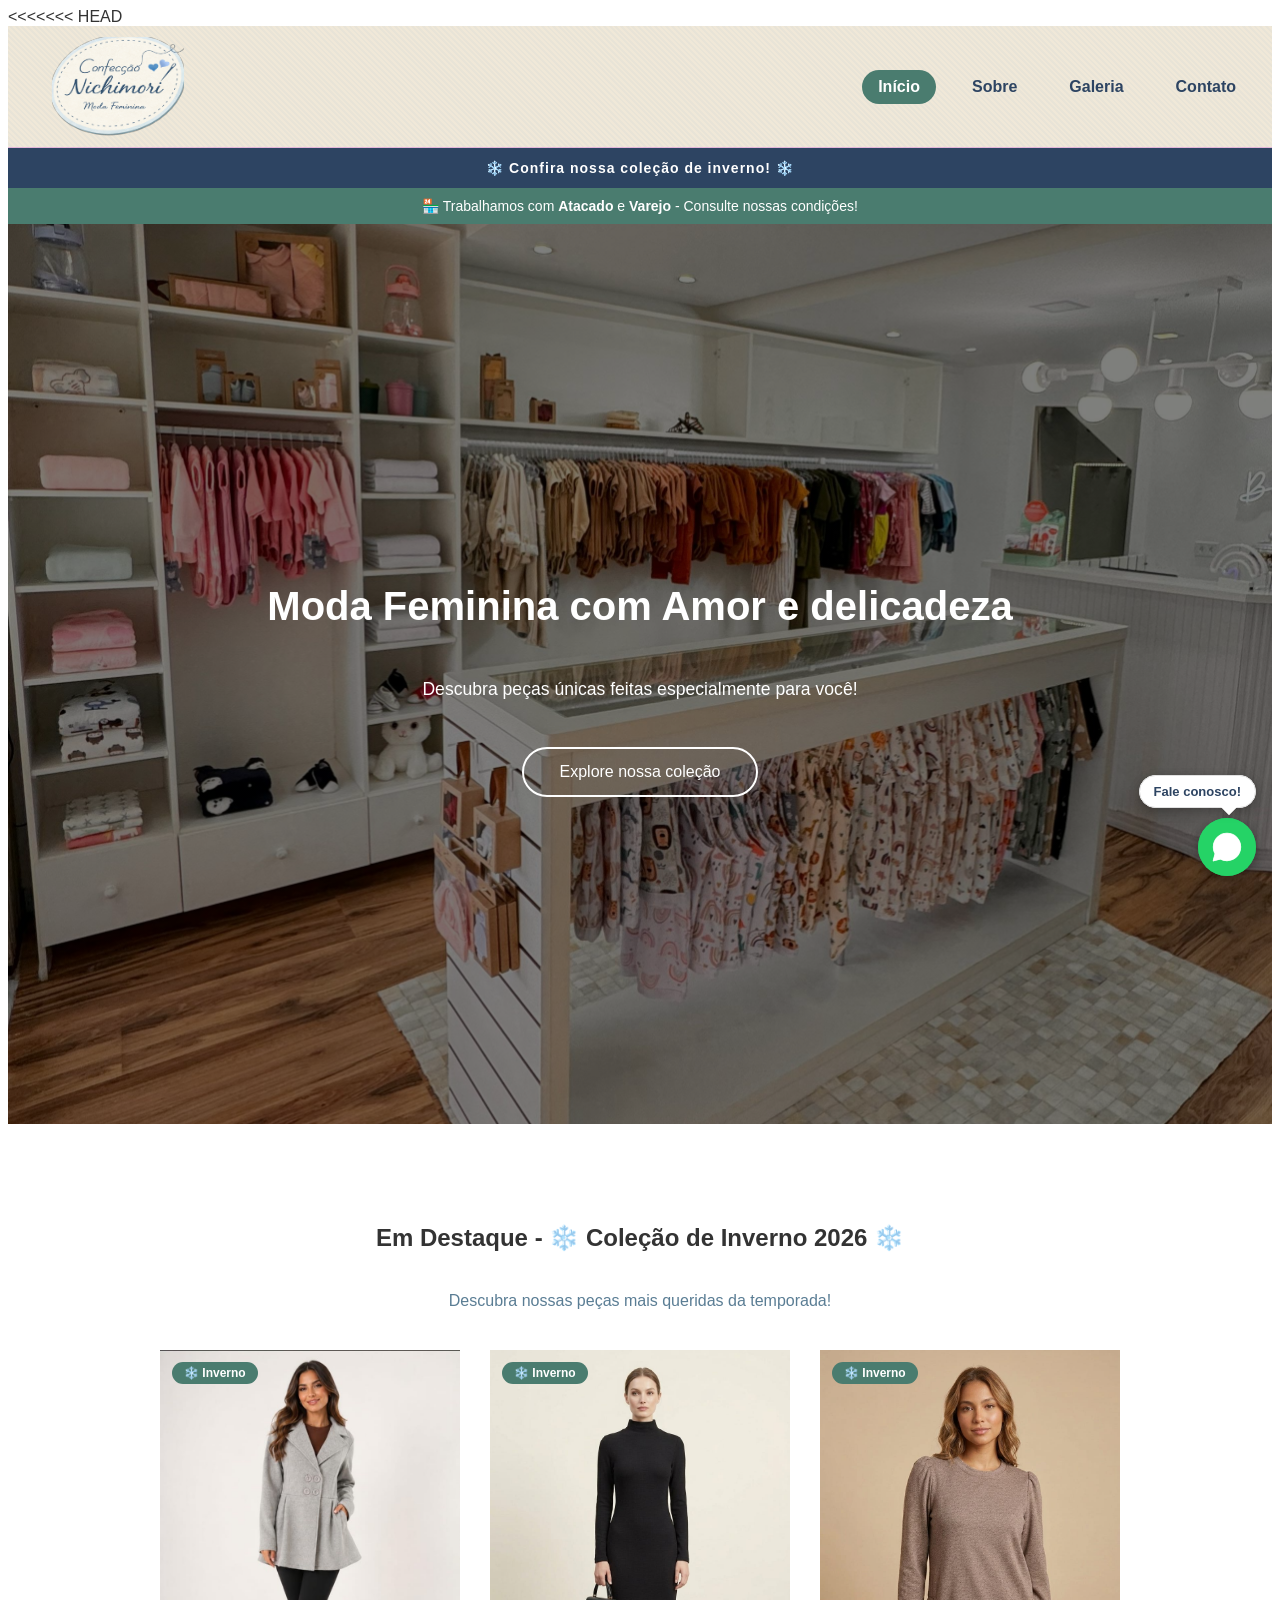
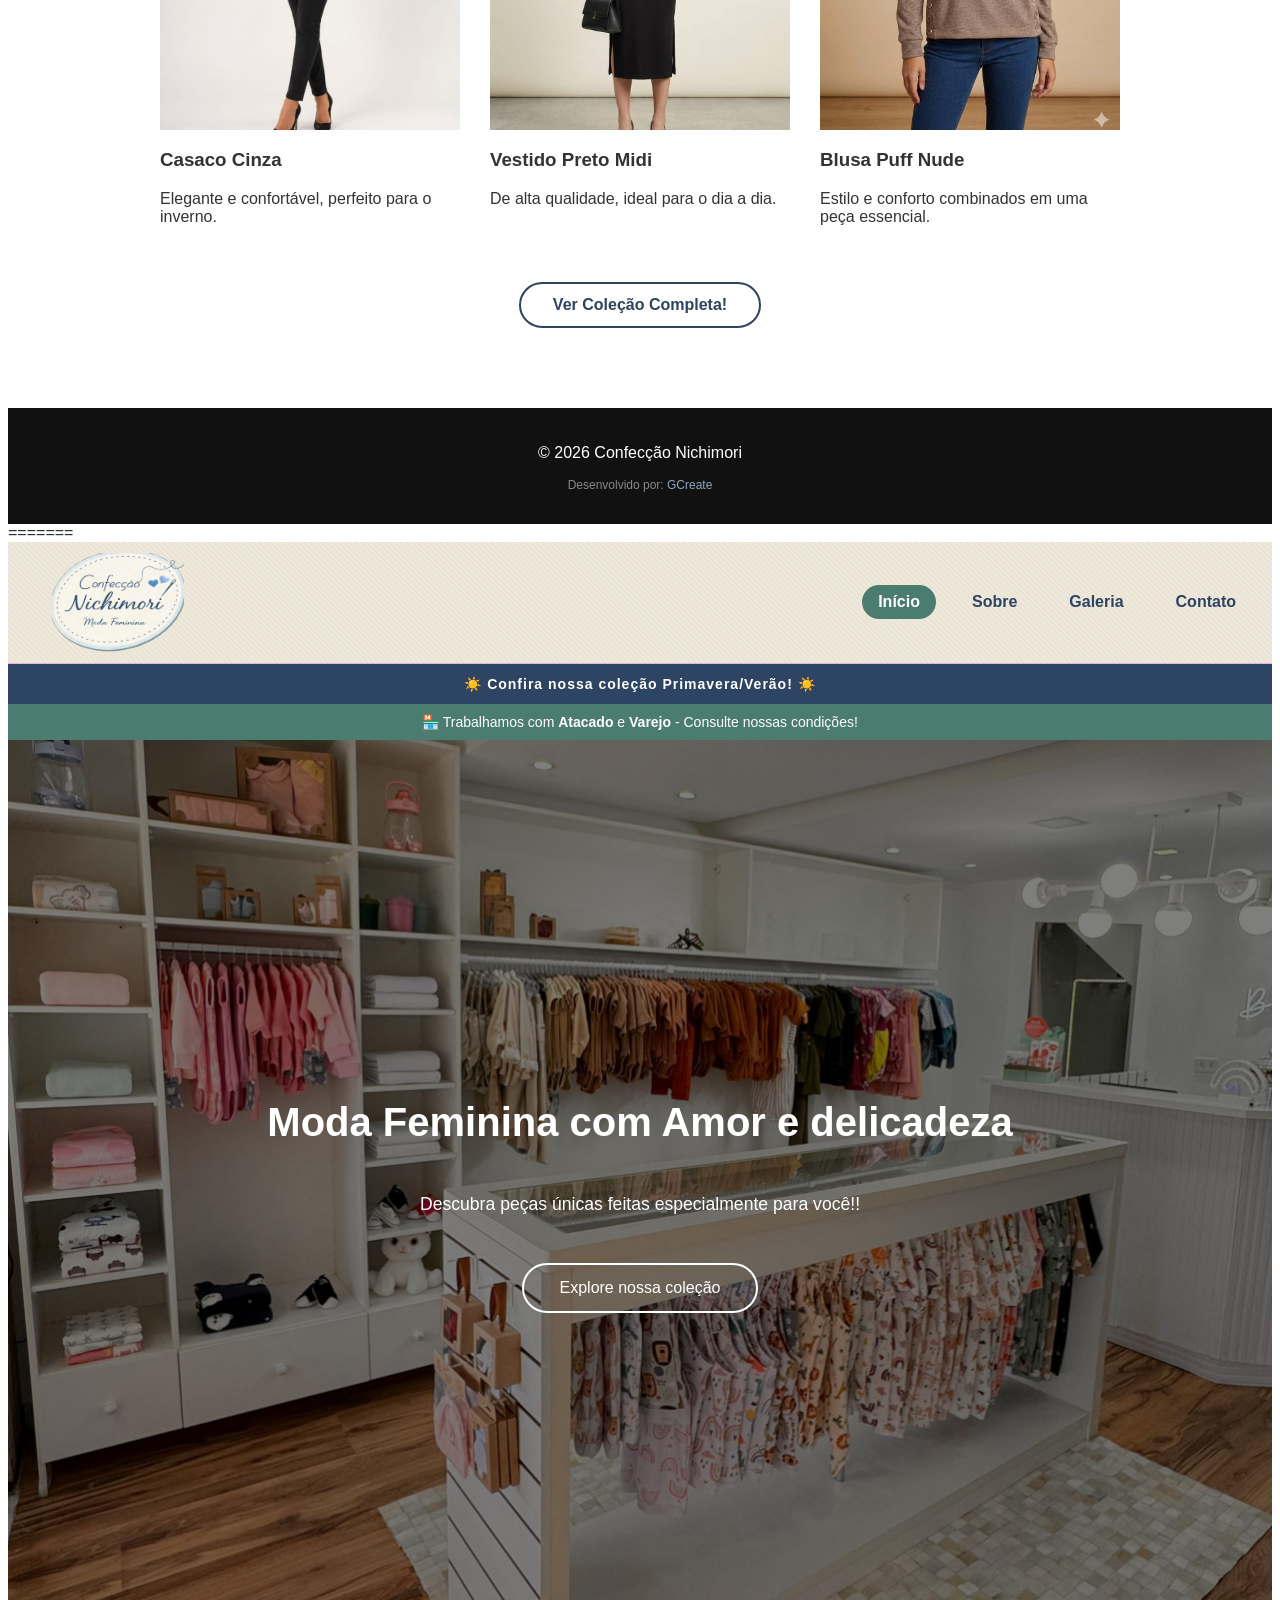
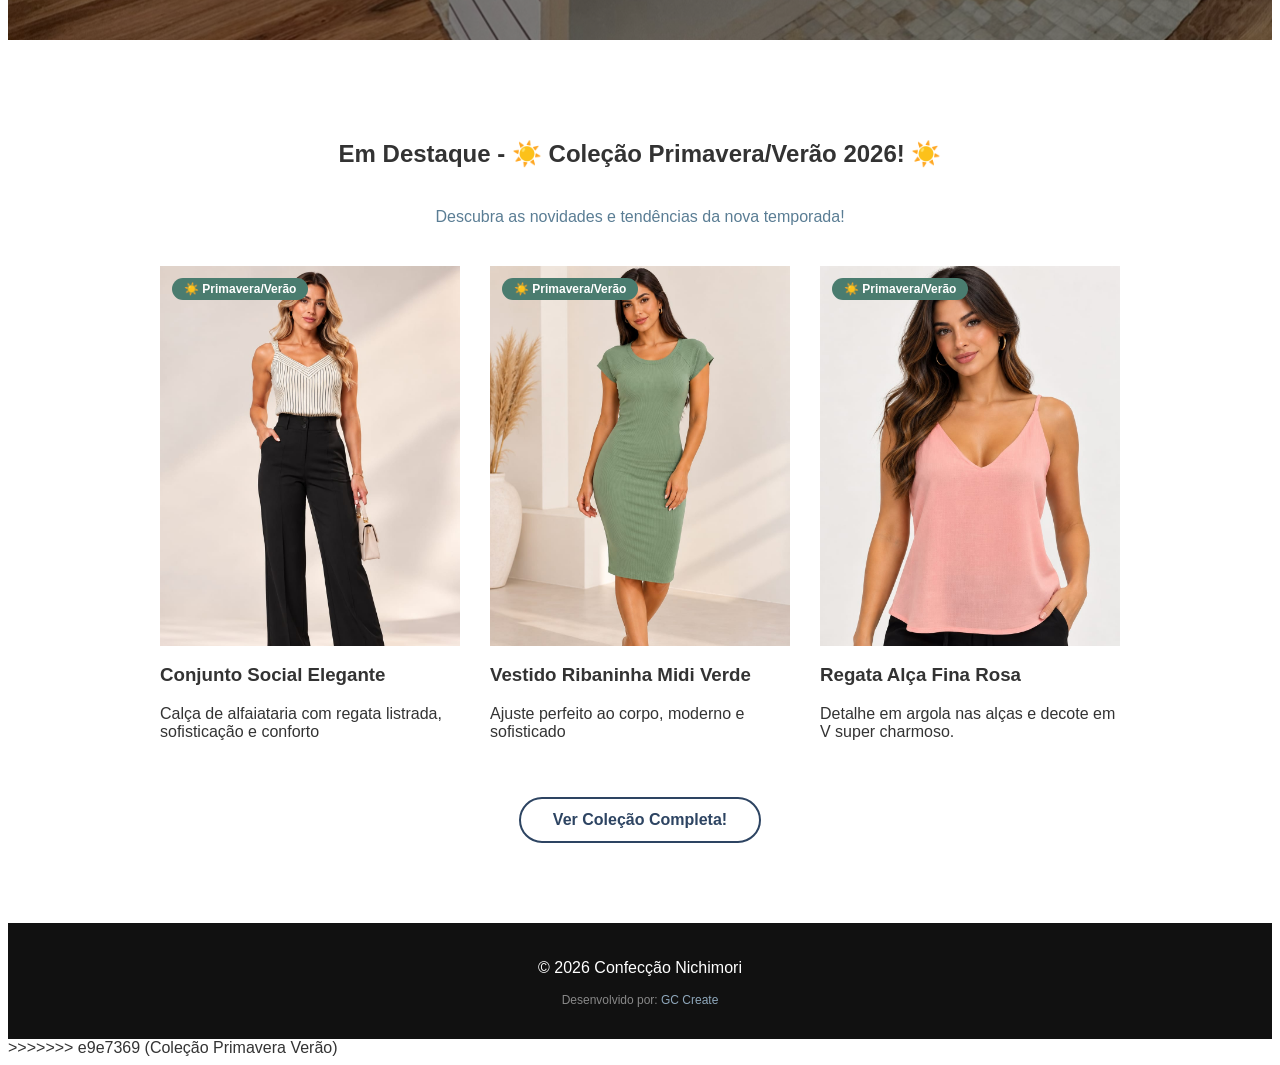
==== commit f3c9658d: "Coleção Primavera Verão" ====
--- a/index.html
+++ b/index.html
@@ -1,3 +1,4 @@
+<<<<<<< HEAD
 <!DOCTYPE html>
 <html lang="pt-br">
 <head>
@@ -99,3 +100,106 @@
 
 </body>
 </html>
+=======
+<!DOCTYPE html>
+<html lang="pt-br">
+<head>
+    <meta charset="UTF-8">
+    <meta name="viewport" content="width=device-width, initial-scale=1.0">
+    <title>Confecção Nichimori</title>
+    <meta name="theme-color" content="#2d4462">
+    <meta name="description" content="Confecção Nichimori, loja de roupas femininas localizada em Itaquá. Trabalhamos com atacado e varejo. Confira nossas coleções!!">
+    <meta property="og:title" content="Confecção Nichimori | Moda Feminina">
+    <meta property="og:image" content="https://nichimori.com.br/logo-Loja.svg">
+    <meta property="og:url" content="https://nichimori.com.br">
+    <meta property="og:type" content="website">
+    <link rel="stylesheet" href="style.css">
+    <link rel="stylesheet" href="https://unpkg.com/aos@2.3.1/dist/aos.css">
+    <link rel="icon" type="image/svg+xml" href="logo-Loja.svg">
+    <link rel="canonical" href="https://nichimori.com/">
+</head>
+<body>
+        <!-- Header -->
+    <header class="header">
+        <nav class="nav-container">
+            <div class="nav-content">
+                <!-- Logo -->
+                <a href="index.html" class="logo">
+                    <img src="logo-Loja.svg" class="logo-img" alt="Logo da Loja"></a>
+                
+                <!--Navegação Desktop-->
+                <div class="nav-links">
+                    <a href="index.html" class="nav-link active">Início</a>
+                    <a href="sobre.html" class="nav-link">Sobre</a>
+                    <a href="galeria.html" class="nav-link">Galeria</a>
+                    <a href="contato.html" class="nav-link">Contato</a>
+                </div>
+            </div>
+        </nav>
+    </header>
+                <!--Moda Primavera / Verão-->
+                    <div class="faixa-inverno">
+                        ☀️ Confira nossa coleção Primavera/Verão! ☀️
+                    </div>
+                    <div class="faixa-atacado">
+                        🏪 Trabalhamos com <strong>Atacado</strong> e <strong>Varejo</strong> - Consulte nossas condições!
+                    </div>
+                    <!--Contéudo Principal-->
+                <main>
+                    <section class="hero">
+                        <h1>Moda Feminina com Amor e delicadeza</h1>
+                        <p>Descubra peças únicas feitas especialmente para você!!</p>
+                        <a href ="galeria.html" class="btn-hero">Explore nossa coleção</a>
+                    </section>
+
+                    <section class="produtos">
+                        <h2>Em Destaque - ☀️ Coleção Primavera/Verão 2026! ☀️</h2>
+                        <p class="produtos-subtitulo">Descubra as novidades e tendências da nova temporada!</p>
+
+                        <div class="container-blusas">
+                            <div class="blusa" data-aos="fade-up">
+                                <span class="badge-inverno">☀️ Primavera/Verão</span>
+                                <img src="primavera-verao/calca-social-preta.jpeg" alt="Conjunto Social Elegante">
+                                <h3>Conjunto Social Elegante</h3>
+                                <p>Calça de alfaiataria com regata listrada, sofisticação e conforto</p>
+                            </div>
+
+                            <div class="blusa" data-aos="fade-up">
+                                <span class="badge-inverno">☀️ Primavera/Verão</span>
+                                <img src="primavera-verao/vestido-ribaninha-midi-verde.jpeg" alt="Vestido Ribaninha Midi Verde">
+                                <h3>Vestido Ribaninha Midi Verde</h3>
+                                <p>Ajuste perfeito ao corpo, moderno e sofisticado</p>
+                            </div>
+
+                            <div class="blusa" data-aos="fade-up">
+                                <span class="badge-inverno">☀️ Primavera/Verão</span>
+                                <img src="primavera-verao/regata-alça-fina-rosa.jpeg" alt="Regata Alça Fina Rosa">
+                                <h3>Regata Alça Fina Rosa</h3>
+                                <p>Detalhe em argola nas alças e decote em V super charmoso.</p>
+                            </div>
+                        </div>
+
+                        <a href="galeria.html" class="btn-ver-todos">Ver Coleção Completa!</a>
+                    </section>
+                </main>
+                <footer class="footer">
+                    <p> © 2026 Confecção Nichimori</p>
+                    <p class="assinatura">Desenvolvido por: <a href="https://www.gccreate.com.br">GC Create</a></p>
+                </footer>
+
+        <a href ="https://wa.me/5511941580460" target="_blank" class="btn-whatsapp">
+            <img src="icone_zap.svg" alt="WhatsApp" class="WhatsApp">
+            <span class="balao-whatsapp">Fale conosco!</span>
+        </a>
+
+        <script src="https://unpkg.com/aos@2.3.1/dist/aos.js"></script>
+        <script>
+            AOS.init({
+                duration: 800, // Duração da animação em milissegundos
+                once: true, // Animação ocorre apenas na primeira vez que o elemento entra na viewport
+            })
+        </script>
+
+</body>
+</html>
+>>>>>>> e9e7369 (Coleção Primavera Verão)
--- a/style.css
+++ b/style.css
@@ -1,3 +1,4 @@
+<<<<<<< HEAD
 /* Reset básico para garantir consistência entre navegadores */
 *{
     margin: 0;
@@ -584,4 +585,592 @@
 
 .btn-whatsapp-cta:hover {
     transform: scale(1.05);
+=======
+/* Reset básico para garantir consistência entre navegadores */
+*{
+    margin: 0;
+    padding: 0;
+    box-sizing: border-box;
+}
+
+body {
+    font-family: Arial, sans-serif; /* Fonte do site */
+    background-color: #fff; /* Cor de fundo */
+    color: #333; /* Cor padrão dos textos */
+}
+
+.header {
+    padding: 10px 20px; /* Espaçamento interno do header */
+    background-color: #f0e8d8; /* Cor de fundo do header */
+    background-image: repeating-linear-gradient(
+        45deg,
+        transparent,
+        transparent 2px,
+        rgba(160,190,206,0.1) 2px,
+        rgba(160,190,206,0.1) 4px
+    );
+    background-size: cover; /* Faz a imagem de fundo cobrir toda a área do header */
+    background-position: center; /* Centraliza a imagem de fundo */
+    border-bottom: 1px solid #c5d5; /* Borda inferior para dar um acabamento mais definido ao header */
+}
+
+.nav-content {
+    display: flex; /* Exibe os itens do nav em linha */
+    justify-content: space-between; /* Espaça os itens para as extremidades */
+    align-items: center; /* Alinha os itens verticalmente */
+    flex-wrap: nowrap; /* Impede que os itens quebrem para a próxima linha */
+    margin: 0; /* Remove a margem padrão do nav */
+    padding: 0; /* Remove o padding padrão do nav */
+}
+
+.nav-links{
+    display: flex; /* Exibe os links em linha */
+    flex-direction: row; /* Exibe os links em linha */
+    gap: 20px; /* Espaçamento entre os links */
+}
+
+.nav-link {
+    text-decoration: none; /* Remove sublinhado dos links */
+    color: #2d4462; /* Cor dos links */
+    font-weight: bold; /* Deixa os links em negrito */
+    padding: 8px 16px; /* Espaçamento interno dos links */
+    border-radius: 999px; /* Deixa os links com bordas arredondadas */
+    transition: all 0.3s; /* Transição suave para as mudanças de estilo dos links */;
+}
+
+
+.nav-link:hover {
+    color: white; /* Cor dos links ao passar o mouse */
+    background-color: #4a7c6f; /* Cor de fundo dos links ao passar o mouse */
+}
+
+.nav-link.active {
+    color: white; /* Cor do link ativo */
+    background-color: #4a7c6f; /* Cor de fundo do link ativo */
+}
+
+.hero {
+    height: 100vh; /* Altura total da tela */
+    min-height: 500px;
+    display: flex; /* Exibe os itens em linha */
+    justify-content: center; /* Centraliza horizontalmente */
+    align-items: center; /* Centraliza verticalmente */
+    flex-direction: column; /* Exibe os itens em coluna */
+    background-image: linear-gradient(
+        rgba(0,0,0,0.5),
+        rgba(0,0,0,0.5)
+    ),
+    url(fundo_hero.jpg); /* Imagem de fundo do hero */
+    background-size: cover; /* Faz a imagem de fundo cobrir toda a área do hero */
+    background-position: center; /* Centraliza a imagem de fundo */
+    color: white; /* Cor do texto do hero */
+}
+
+.hero h1 {
+    font-size: 2.5rem; /* Tamanho do título */
+    text-align: center; /* Centraliza o texto do título */
+    animation: fadeIn 1.5s ease; /* Animação de fade-in para o título */
+}
+
+.hero p {
+    margin-top: 16px; /* Espaçamento acima do parágrafo */
+    font-size: 1.1rem; /* Tamanho do parágrafo */;
+    text-align: center; /* Centraliza o texto do parágrafo */
+    animation: fadeIn 2s ease; /* Animação de fade-in para o parágrafo */
+}
+
+@keyframes fadeIn {
+    from {
+        opacity: 0; transform: translateY(30px); /* Inicia com opacidade 0 e deslocamento para baixo */
+    }
+    to {
+        opacity: 1; transform: translateY(0); /* Termina com opacidade 1 e posição original */
+    }
+}
+
+
+.produtos {
+    padding: 80px 20px; /* Espaçamento interno */
+}
+
+.produtos h2 {
+    text-align: center; /* Centraliza o título */
+    margin-bottom: 40px; /* Espaçamento abaixo do título */
+}
+
+.container-blusas {
+    display: flex; /* Exibe os itens em linha */
+    justify-content: center; /* Centraliza os itens horizontalmente */
+    gap: 30px; /* Espaçamento entre os itens */
+}
+
+.blusa{
+    width: 300px; /* Largura fixa para cada blusa */
+    position: relative; /* Permite posicionar a badge de inverno dentro do container da blusa */
+}
+
+.blusa img {
+    width: 100%; /* A imagem ocupa toda a largura do container */
+    height: 380px; /* Altura fixa para as imagens das blusas */
+    object-fit: cover; /* Garante que a imagem cubra toda a área do container sem distorcer */
+    object-position: center top; /* Ajusta a posição da imagem para destacar a parte superior, onde geralmente estão os detalhes do produto */
+}
+
+.footer {
+    padding: 20px; /* Espaçamento interno */
+    background-color: #111; /* Cor de fundo do rodapé */
+    color: white; /* Cor do texto do rodapé */
+    text-align: center; /* Centraliza o texto do rodapé */
+}
+
+@media (max-width: 768px){
+    .nav-content {
+        flex-direction: column; /* Exibe os itens em coluna */
+    }
+
+    .container-blusas {
+        flex-direction: column; /* Exibe os itens em coluna */
+        align-items: center; /* Centraliza os itens verticalmente */;
+    }
+
+    .hero h1{
+        font-size: 1.3rem; /* Tamanho do título para telas menores */;
+        text-align: center; /* Centraliza o texto do título para telas menores */;
+        padding: 0 16px;
+        word-break: keep-all;
+    }
+}
+
+.logo-img {
+    width: 180px; /* Largura da logo */
+    height: auto; /* Mantém a proporção da imagem */
+    max-width: 100%; /* Garante que a logo não ultrapasse a largura do container */;
+}
+
+.search-bar {
+    display: flex;/* Exibe os itens em linha */
+    align-items: center; /* Alinha os itens verticalmente */
+    border: 1px solid #a0bece; /* Borda da barra de pesquisa */
+    border-radius: 999px; /* Deixa a barra de pesquisa com bordas arredondadas */
+    overflow: hidden; /* Esconde qualquer conteúdo que ultrapasse os limites da barra de pesquisa */
+    background: #f7f3ee; /* Cor de fundo da barra de pesquisa */
+    position: relative; /* Permite posicionar o botão de pesquisa dentro da barra */
+    left: 20%; /* Move a barra de pesquisa para o centro horizontalmente */
+}
+
+.search-input {
+    border: none; /* Remove a borda do input */
+    background: transparent; /* Deixa o fundo do input transparente */;
+    padding: 8px 16px; /* Espaçamento interno do input */
+    font-size: 14px; /* Tamanho da fonte do input */
+    outline: none; /* Remove o contorno do input ao focar */
+    width: 260px; /* Largura do input */
+    color:#3a5a74; /* Cor do texto do input */
+}
+
+.search-input::placeholder {
+    color: #a0bece; /* Cor do texto de placeholder */
+}
+
+.search-btn:hover {
+    background: #e8f0f5; /* Cor de fundo do botão ao passar o mouse */
+}
+
+@media (max-width: 768px){
+    .search-bar {
+        width: 100%; /* A barra de pesquisa ocupa toda a largura do container em telas menores */
+        margin: 10px 0; /* Espaçamento vertical para a barra de pesquisa em telas menores */
+    }
+
+    .search-input {
+        width: 100%; /* O input ocupa toda a largura da barra de pesquisa em telas menores */
+    }
+}
+
+.btn-whatsapp {
+    position: fixed; /* Fixa o botão na tela */
+    bottom: 24px; /* Distância do botão em relação à parte inferior da tela */
+    right: 24px; /* Distância do botão em relação à parte direita da tela */
+    width: 58px; /* Largura do botão */
+    height: 58px; /* Altura do botão */
+    border-radius: 50%; /* Deixa o botão com formato circular */
+    background-color: #25d366; /* Cor de fundo do botão (cor do WhatsApp) */
+    display: flex; /* Exibe os itens em linha */
+    align-items: center; /* Alinha os itens verticalmente */
+    justify-content: center; /* Centraliza os itens horizontalmente */
+    box-shadow: 0 4px 12px rgba(0,0,0,0.2); /* Sombra para dar um efeito de elevação */
+    z-index: 999; /* Garante que o botão fique acima de outros elementos da página */
+    transition: transform 0.3s; /* Transição suave para o efeito de hover */
+    font-size: 28px; /* Tamanho da fonte do ícone do WhatsApp */
+    text-decoration: none; /* Remove sublinhado do link */
+}
+
+.btn-whatsapp:hover {
+    transform: scale(1.1); /* Aumenta o tamanho do botão ao passar o mouse */
+}
+
+.btn-whatsapp img {
+    width: 34px; /* Largura do ícone do WhatsApp dentro do botão */
+    height: 34px; /* Altura do ícone do WhatsApp dentro do botão */
+    filter: brightness(0) invert(1); /* Deixa o ícone branco para melhor contraste com o fundo verde do botão */
+}
+
+.balao-whatsapp {
+    position: absolute; /* Posiciona o balão em relação ao botão de WhatsApp */
+    bottom: 68px; /* Distância do balão em relação à parte inferior do botão de WhatsApp */
+    right: 0; /* Alinha o balão à direita do botão de WhatsApp */
+    background-color: white; /* Cor de fundo do balão */
+    color: #2d4462; /* Cor do texto do balão */
+    font-size: 13px; /* Tamanho da fonte do texto do balão */
+    font-weight: bold; /* Deixa o texto do balão em negrito */
+    font-family: Arial, sans-serif; /* Fonte do texto do balão */
+    padding: 8px 14px; /* Espaçamento interno do balão */
+    border-radius: 20px; /* Deixa o balão com bordas arredondadas */
+    white-space: nowrap; /* Impede que o texto do balão quebre em várias linhas */
+    box-shadow: 0 4px 12px rgba(0,0,0,0.15); /* Sombra para dar um efeito de elevação ao balão */
+    border: 1px solid #e0e0e0; /* Borda do balão para dar um acabamento mais definido */
+}
+
+.balao-whatsapp::after {
+    content: ""; /* Conteúdo vazio para criar a seta do balão */
+    position: absolute; /* Posiciona a seta em relação ao balão */
+    bottom: -8px; /* Distância da seta em relação à parte inferior do balão */
+    right: 18px; /* Alinha a seta à direita do balão */
+    border-width: 8px 8px 0 8px; /* Define a largura e altura da seta */
+    border-style: solid; /* Define o estilo da borda da seta */
+    border-color: white transparent transparent transparent; /* Define as cores da borda da seta para criar o efeito de triângulo */;
+}
+
+.btn-hero {
+    margin-top: 30px; /* Espaçamento acima do botão */
+    padding: 14px 36px; /* Espaçamento interno do botão */
+    background-color: transparent; /* Fundo transparente para o botão */
+    border: 2px solid white; /* Borda branca para o botão */
+    color: white; /* Cor do texto do botão */
+    font-size: 16px; /* Tamanho da fonte do botão */
+    border-radius: 999px; /* Deixa o botão com bordas arredondadas */
+    transition: all 0.3s; /* Transição suave para as mudanças de estilo do botão */
+    text-decoration: none; /* Remove sublinhado do link do botão */
+}
+
+.btn-hero:hover {
+    background-color: white; /* Cor de fundo do botão ao passar o mouse */
+    color: #2d4462; /* Cor do texto do botão ao passar o mouse */
+}
+
+.produtos-subtitulo {
+    text-align: center; /* Centraliza o subtítulo da seção de produtos */
+    color: #5a7d94; /* Cor do subtítulo da seção de produtos */
+    font-size: 1rem; /* Tamanho do subtítulo da seção de produtos */
+    margin-bottom: 40px; /* Espaçamento abaixo do subtítulo da seção de produtos */
+}
+
+.btn-ver-todos {
+    display: block; /* Exibe o botão como um bloco para ocupar toda a largura disponível */
+    text-align: center; /* Centraliza o texto do botão de ver todos */
+    margin: 40px auto 0; /* Centraliza o botão de ver todos horizontalmente e adiciona espaçamento acima */
+    width: fit-content; /* O botão ocupa apenas a largura necessária para o texto */
+    padding: 12px 32px; /* Espaçamento interno do botão de ver todos */
+    border: 2px solid #2d4462; /* Borda do botão de ver todos */
+    border-radius: 999px; /* Deixa o botão de ver todos com bordas arredondadas */
+    color: #2d4462; /* Cor do texto do botão de ver todos */
+    text-decoration: none; /* Remove sublinhado do link do botão de ver todos */
+    font-weight: bold; /* Deixa o texto do botão de ver todos em negrito */
+    transition: all 0.3s; /* Transição suave para as mudanças de estilo do botão de ver todos */
+}
+
+.badge-inverno {
+    position: absolute; /* Permite posicionar a badge em relação ao card */
+    top: 12px; /* Distância da badge em relação à parte superior do card */
+    left: 12px; /* Distância da badge em relação à parte esquerda do card */
+    background-color: #4a7c6f; /* Cor de fundo da badge de inverno */
+    color: white; /* Cor do texto da badge de inverno */
+    padding: 4px 12px; /* Espaçamento interno da badge de inverno */
+    border-radius: 999px; /* Deixa a badge de inverno com bordas arredondadas */
+    font-size: 12px; /* Tamanho da fonte da badge de inverno */
+    font-weight: bold; /* Deixa o texto da badge de inverno em negrito */
+    z-index: 10; /* Garante que a badge de inverno fique acima de outros elementos do card */
+}
+
+.sobre-hero {
+    background-color: #f0e8d8; /* Cor de fundo da seção sobre o hero */
+    text-align: center; /* Centraliza o texto da seção sobre o hero */
+    padding: 40px 20px 30px; /* Espaçamento interno da seção sobre o hero */
+    color: #2d4462; /* Cor do texto da seção sobre o hero */
+}
+
+.sobre-hero h1 {
+    font-size: 2.5rem; /* Tamanho do título da seção sobre o hero */
+    margin-bottom: 10px; /* Espaçamento abaixo do título da seção sobre o hero */
+}
+
+.sobre-hero p {
+    font-size: 1.1rem;
+    color:#5a7d94; /* Cor do texto do parágrafo da seção sobre o hero */
+}
+
+.sobre-conteudo {
+    max-width: 800px; /* Largura máxima do conteúdo da seção sobre o hero */;
+    margin: 60px auto; /* Centraliza o conteúdo da seção sobre o hero */
+    padding: 0 20px; /* Espaçamento horizontal para o conteúdo da seção sobre o hero */
+}
+
+.sobre-texto h2 {
+    font-size: 1.5rem; /* Tamanho do subtítulo da seção sobre o hero */
+    color: #2d4462; /* Cor do subtítulo da seção sobre o hero */
+    margin: 40px 0 12px; /* Espaçamento acima e abaixo do subtítulo da seção sobre o hero */
+}
+
+.sobre-texto p {
+    color: #555; /* Cor do texto do parágrafo da seção sobre o hero */
+    line-height: 1.8; /* Altura da linha para melhorar a legibilidade do texto do parágrafo da seção sobre o hero */
+    font-size: 1rem; /* Tamanho da fonte do parágrafo da seção sobre o hero */;
+}
+
+.sobre-valores {
+    list-style: none; /* Remove os marcadores da lista de valores */
+    margin-top: 12px; /* Espaçamento acima da lista de valores */
+    display: flex; /* Exibe os itens da lista de valores em linha */
+    flex-direction: column; /* Exibe os itens da lista de valores em coluna */
+    gap: 10px; /* Espaçamento entre os itens da lista de valores */;
+}
+
+.sobre-valores li {
+    font-size: 1rem; /* Tamanho da fonte dos itens da lista de valores */
+    color: #555; /* Cor dos itens da lista de valores */
+    line-height: 1.6; /* Altura da linha para melhorar a legibilidade dos itens da lista de valores */;
+}
+
+.sobre-horario {
+    list-style: none; /* Remove os marcadores da lista de horário */
+    margin-top: 12px; /* Espaçamento acima da lista de horário */
+    display: flex; /* Exibe os itens da lista de horário em linha */
+    flex-direction: column; /* Exibe os itens da lista de horário em coluna */
+    gap: 10px; /* Espaçamento entre os itens da lista de horário */
+}
+
+.sobre-horario li {
+    font-size: 1rem; /* Tamanho da fonte dos itens da lista de horário */
+    color: #555; /* Cor dos itens da lista de horário */
+    line-height: 1.6; /* Altura da linha para melhorar a legibilidade dos itens da lista de horário */
+}
+
+.galeria-hero {
+    background-color: #f0e8d8; /* Cor de fundo da seção hero da galeria */
+    text-align: center; /* Centraliza o texto da seção hero da galeria */
+    padding: 60px 20px 40px; /* Espaçamento interno da seção hero da galeria */
+    color: #2d4462; /* Cor do texto da seção hero da galeria */
+    margin-top: 0; /* Remove a margem superior da seção hero da galeria para evitar espaçamento extra */
+}
+
+.galeria-hero h1 {
+    font-size: 2.5rem; /* Tamanho do título da seção hero da galeria */
+    margin-bottom: 10px; /* Espaçamento abaixo do título da seção hero da galeria */
+}
+
+.galeria-hero p {
+    font-size: 1.1rem; /* Tamanho do parágrafo da seção hero da galeria */
+    color:#5a7d94; /* Cor do texto do parágrafo da seção hero da galeria */
+}
+
+.galeria-secao {
+    padding: 60px 80px; /* Espaçamento interno da seção da galeria */;
+}
+
+.galeria-grid {
+    display: grid; /* Exibe os itens em um grid */
+    grid-template-columns: repeat(3, 1fr); /* Define 3 colunas de largura igual para o grid */
+    gap: 30px; /* Espaçamento entre os itens do grid */
+    max-width: 1100px; /* Largura máxima do grid da galeria */
+    margin: 0 auto; /* Centraliza o grid da galeria */
+}
+
+.card {
+    border-radius: 12px; /* Deixa os cards com bordas arredondadas */
+    overflow: hidden; /* Esconde qualquer conteúdo que ultrapasse os limites dos cards */
+    box-shadow: 0 4px 12px rgba(0,0,0,0.1); /* Sombra para dar um efeito de elevação aos cards */
+    transition: transform 0.3s; /* Transição suave para o efeito de hover dos cards */
+    background: white; /* Cor de fundo dos cards */
+}
+
+.card:hover {
+    transform: translateY(-6px);
+}
+
+.card img {
+    width: 100%; /* A imagem ocupa toda a largura do card */
+    height: 420px; /* Altura fixa para as imagens dos cards */
+    object-fit: cover; /* Garante que a imagem cubra toda a área do card sem distorcer */
+    object-position: center top; /* Ajusta a posição da imagem para destacar o centro, onde geralmente estão os detalhes do produto */
+}
+
+.card-info {
+    padding: 16px; /* Espaçamento interno da seção de informações dos cards */
+}
+
+.card a {
+    text-decoration: none; 
+    display: block;
+}
+
+.card-info h3 {
+    font-size: 1rem; /* Tamanho do título dos cards */
+    font-weight: bold; /* Deixa o título dos cards em negrito */
+    color: #2d4462; /* Cor do título dos cards */
+    margin-bottom: 6px; /* Espaçamento abaixo do título dos cards */;
+}
+
+.card-info p {
+    font-size: 0.85rem; /* Tamanho do parágrafo dos cards */
+    font-weight: normal; /* Deixa o texto dos cards em negrito */
+    color: #777; /* Cor do texto dos cards */
+    line-height: 1.5; /* Altura da linha para melhorar a legibilidade do texto dos cards */
+}
+
+@media (max-width: 768px){
+    .galeria-grid {
+        grid-template-columns: 1fr; /* O grid da galeria exibe apenas 1 coluna em telas menores */
+    }
+}
+
+.contato-hero {
+    background-color: #f0e8d8; /* Cor de fundo da seção hero de contato */
+    text-align: center; /* Centraliza o texto da seção hero de contato */
+    padding: 60px 20px 40px; /* Espaçamento interno da seção hero de contato */
+    color: #2d4462; /* Cor do texto da seção hero de contato */
+}
+
+.contato-hero h1 {
+    font-size: 2.5rem; /* Tamanho do título da seção hero de contato */
+    margin-bottom: 10px; /* Espaçamento abaixo do título da seção hero de contato */
+}
+
+.contato-hero p {
+    font-size: 1.1rem; /* Tamanho do parágrafo da seção hero de contato */
+    color: #5a7d94; /* Cor do texto do parágrafo da seção hero de contato */
+}
+
+.contato-secao {
+    padding: 60px 40px; /* Espaçamento interno da seção de contato */
+    max-width: 1100px; /* Largura máxima da seção de contato */
+    margin: 0 auto; /* Centraliza a seção de contato */
+}
+
+.contato-grid {
+    display: grid; /* Exibe os itens em um grid */
+    grid-template-columns: 1fr 1fr ; /* Define 2 colunas para o grid de contato */
+    gap: 60px; /* Espaçamento entre os itens do grid de contato */
+}
+
+.contato-info h2,
+.contato-form h2 {
+    font-size: 1.5rem; /* Tamanho do título das seções de contato */
+    color:#2d4462; /* Cor do título das seções de contato */
+    margin-bottom: 24px; /* Espaçamento abaixo do título das seções de contato */
+}
+
+.contato-item {
+    display: flex; /* Exibe os itens de contato em linha */
+    align-items: flex-start; /* Alinha os itens de contato ao topo */
+    gap: 12px; /* Espaçamento entre os itens de contato */
+    margin-bottom: 20px; /* Espaçamento abaixo de cada item de contato */
+}
+
+.contato-item span {
+    font-size: 1.3rem; /* Tamanho do ícone dos itens de contato */
+}
+
+.contato-item p {
+    color: #555; /* Cor do texto dos itens de contato */
+    font-size: 1rem; /* Tamanho da fonte dos itens de contato */
+    line-height: 1.6; /* Altura da linha para melhorar a legibilidade dos itens de contato */
+}
+
+@media (max-width: 768px){
+    .contato-grid {
+        grid-template-columns: 1fr; /* O grid de contato exibe apenas 1 coluna em telas menores */
+    }
+}
+
+.faixa-inverno {
+    background-color: #2d4462; /* Cor de fundo da faixa de inverno */
+    color: white; /* Cor do texto da faixa de inverno */
+    text-align: center; /* Centraliza o texto da faixa de inverno */
+    padding: 12px; /* Espaçamento interno da faixa de inverno */
+    font-size: 14px; /* Tamanho da fonte da faixa de inverno */
+    font-weight: bold; /* Deixa o texto da faixa de inverno em negrito */
+    letter-spacing: 1px; /* Espaçamento entre as letras da faixa de inverno */
+}
+
+.faixa-atacado {
+    background-color: #4a7c6f; /* Cor de fundo da faixa de atacado */
+    color: white; /* Cor do texto da faixa de atacado */
+    text-align: center; /* Centraliza o texto da faixa de atacado */
+    padding: 10px; /* Espaçamento interno da faixa de atacado */
+    font-size: 14px; /* Tamanho da fonte da faixa de atacado */
+}
+
+@keyframes pulsar {
+    0% {transform: scale(1); } /* Inicia com o tamanho original do botão */
+    50% {transform: scale(1.15); } /* Aumenta o tamanho do botão para 115% no meio da animação */
+    100% {transform: scale(1); } /* Retorna ao tamanho original do botão no final da animação */
+}
+
+.btn-whatsapp {
+    animation: pulsar 2s infinite; /* Aplica a animação de pulsar ao botão de WhatsApp, com duração de 2 segundos e repetição infinita */
+}
+
+.btn-whatsapp:hover {
+    animation: none; /* Remove a animação de pulsar ao passar o mouse sobre o botão de WhatsApp para evitar conflito com o efeito de hover */
+    transform: scale(1.1); /* Aumenta o tamanho do botão de WhatsApp para 110% ao passar o mouse */
+}
+
+.assinatura {
+    font-size: 12px; /* Tamanho da fonte da assinatura no rodapé */
+    color: #888; /* Cor da assinatura no rodapé */
+    margin-top: 8px; /* Espaçamento acima da assinatura no rodapé */
+}
+
+.assinatura a {
+    color: #8fa8bc; /* Cor do link da assinatura no rodapé */
+    text-decoration: none; /* Remove sublinhado do link da assinatura no rodapé */
+}
+
+.assinatura a:hover {
+    text-decoration: underline; /* Adiciona sublinhado ao link da assinatura no rodapé ao passar o mouse */
+}
+
+.contato-whatsapp-cta {
+    text-align: center;
+    padding: 40px;
+    background-color: #faf7f2;
+    border-radius: 12px;
+}
+
+.contato-whatsapp-cta h2 {
+    color: #2d4462;
+    margin-bottom: 12px;
+}
+
+.contato-whatsapp-cta p {
+    color: #777;
+    margin-bottom: 24px;
+    line-height: 1.6;
+}
+
+.btn-whatsapp-cta {
+    display: inline-block;
+    background-color: #25d366;
+    color: white;
+    padding: 14px 32px;
+    border-radius: 999px;
+    text-decoration: none;
+    font-weight: bold;
+    font-size: 16px;
+    transition: transform 0.3s;
+}
+
+.btn-whatsapp-cta:hover {
+    transform: scale(1.05);
+>>>>>>> e9e7369 (Coleção Primavera Verão)
 }
--- a/style.css
+++ b/style.css
@@ -1,3 +1,4 @@
+<<<<<<< HEAD
 /* Reset básico para garantir consistência entre navegadores */
 *{
     margin: 0;
@@ -584,4 +585,592 @@
 
 .btn-whatsapp-cta:hover {
     transform: scale(1.05);
+=======
+/* Reset básico para garantir consistência entre navegadores */
+*{
+    margin: 0;
+    padding: 0;
+    box-sizing: border-box;
+}
+
+body {
+    font-family: Arial, sans-serif; /* Fonte do site */
+    background-color: #fff; /* Cor de fundo */
+    color: #333; /* Cor padrão dos textos */
+}
+
+.header {
+    padding: 10px 20px; /* Espaçamento interno do header */
+    background-color: #f0e8d8; /* Cor de fundo do header */
+    background-image: repeating-linear-gradient(
+        45deg,
+        transparent,
+        transparent 2px,
+        rgba(160,190,206,0.1) 2px,
+        rgba(160,190,206,0.1) 4px
+    );
+    background-size: cover; /* Faz a imagem de fundo cobrir toda a área do header */
+    background-position: center; /* Centraliza a imagem de fundo */
+    border-bottom: 1px solid #c5d5; /* Borda inferior para dar um acabamento mais definido ao header */
+}
+
+.nav-content {
+    display: flex; /* Exibe os itens do nav em linha */
+    justify-content: space-between; /* Espaça os itens para as extremidades */
+    align-items: center; /* Alinha os itens verticalmente */
+    flex-wrap: nowrap; /* Impede que os itens quebrem para a próxima linha */
+    margin: 0; /* Remove a margem padrão do nav */
+    padding: 0; /* Remove o padding padrão do nav */
+}
+
+.nav-links{
+    display: flex; /* Exibe os links em linha */
+    flex-direction: row; /* Exibe os links em linha */
+    gap: 20px; /* Espaçamento entre os links */
+}
+
+.nav-link {
+    text-decoration: none; /* Remove sublinhado dos links */
+    color: #2d4462; /* Cor dos links */
+    font-weight: bold; /* Deixa os links em negrito */
+    padding: 8px 16px; /* Espaçamento interno dos links */
+    border-radius: 999px; /* Deixa os links com bordas arredondadas */
+    transition: all 0.3s; /* Transição suave para as mudanças de estilo dos links */;
+}
+
+
+.nav-link:hover {
+    color: white; /* Cor dos links ao passar o mouse */
+    background-color: #4a7c6f; /* Cor de fundo dos links ao passar o mouse */
+}
+
+.nav-link.active {
+    color: white; /* Cor do link ativo */
+    background-color: #4a7c6f; /* Cor de fundo do link ativo */
+}
+
+.hero {
+    height: 100vh; /* Altura total da tela */
+    min-height: 500px;
+    display: flex; /* Exibe os itens em linha */
+    justify-content: center; /* Centraliza horizontalmente */
+    align-items: center; /* Centraliza verticalmente */
+    flex-direction: column; /* Exibe os itens em coluna */
+    background-image: linear-gradient(
+        rgba(0,0,0,0.5),
+        rgba(0,0,0,0.5)
+    ),
+    url(fundo_hero.jpg); /* Imagem de fundo do hero */
+    background-size: cover; /* Faz a imagem de fundo cobrir toda a área do hero */
+    background-position: center; /* Centraliza a imagem de fundo */
+    color: white; /* Cor do texto do hero */
+}
+
+.hero h1 {
+    font-size: 2.5rem; /* Tamanho do título */
+    text-align: center; /* Centraliza o texto do título */
+    animation: fadeIn 1.5s ease; /* Animação de fade-in para o título */
+}
+
+.hero p {
+    margin-top: 16px; /* Espaçamento acima do parágrafo */
+    font-size: 1.1rem; /* Tamanho do parágrafo */;
+    text-align: center; /* Centraliza o texto do parágrafo */
+    animation: fadeIn 2s ease; /* Animação de fade-in para o parágrafo */
+}
+
+@keyframes fadeIn {
+    from {
+        opacity: 0; transform: translateY(30px); /* Inicia com opacidade 0 e deslocamento para baixo */
+    }
+    to {
+        opacity: 1; transform: translateY(0); /* Termina com opacidade 1 e posição original */
+    }
+}
+
+
+.produtos {
+    padding: 80px 20px; /* Espaçamento interno */
+}
+
+.produtos h2 {
+    text-align: center; /* Centraliza o título */
+    margin-bottom: 40px; /* Espaçamento abaixo do título */
+}
+
+.container-blusas {
+    display: flex; /* Exibe os itens em linha */
+    justify-content: center; /* Centraliza os itens horizontalmente */
+    gap: 30px; /* Espaçamento entre os itens */
+}
+
+.blusa{
+    width: 300px; /* Largura fixa para cada blusa */
+    position: relative; /* Permite posicionar a badge de inverno dentro do container da blusa */
+}
+
+.blusa img {
+    width: 100%; /* A imagem ocupa toda a largura do container */
+    height: 380px; /* Altura fixa para as imagens das blusas */
+    object-fit: cover; /* Garante que a imagem cubra toda a área do container sem distorcer */
+    object-position: center top; /* Ajusta a posição da imagem para destacar a parte superior, onde geralmente estão os detalhes do produto */
+}
+
+.footer {
+    padding: 20px; /* Espaçamento interno */
+    background-color: #111; /* Cor de fundo do rodapé */
+    color: white; /* Cor do texto do rodapé */
+    text-align: center; /* Centraliza o texto do rodapé */
+}
+
+@media (max-width: 768px){
+    .nav-content {
+        flex-direction: column; /* Exibe os itens em coluna */
+    }
+
+    .container-blusas {
+        flex-direction: column; /* Exibe os itens em coluna */
+        align-items: center; /* Centraliza os itens verticalmente */;
+    }
+
+    .hero h1{
+        font-size: 1.3rem; /* Tamanho do título para telas menores */;
+        text-align: center; /* Centraliza o texto do título para telas menores */;
+        padding: 0 16px;
+        word-break: keep-all;
+    }
+}
+
+.logo-img {
+    width: 180px; /* Largura da logo */
+    height: auto; /* Mantém a proporção da imagem */
+    max-width: 100%; /* Garante que a logo não ultrapasse a largura do container */;
+}
+
+.search-bar {
+    display: flex;/* Exibe os itens em linha */
+    align-items: center; /* Alinha os itens verticalmente */
+    border: 1px solid #a0bece; /* Borda da barra de pesquisa */
+    border-radius: 999px; /* Deixa a barra de pesquisa com bordas arredondadas */
+    overflow: hidden; /* Esconde qualquer conteúdo que ultrapasse os limites da barra de pesquisa */
+    background: #f7f3ee; /* Cor de fundo da barra de pesquisa */
+    position: relative; /* Permite posicionar o botão de pesquisa dentro da barra */
+    left: 20%; /* Move a barra de pesquisa para o centro horizontalmente */
+}
+
+.search-input {
+    border: none; /* Remove a borda do input */
+    background: transparent; /* Deixa o fundo do input transparente */;
+    padding: 8px 16px; /* Espaçamento interno do input */
+    font-size: 14px; /* Tamanho da fonte do input */
+    outline: none; /* Remove o contorno do input ao focar */
+    width: 260px; /* Largura do input */
+    color:#3a5a74; /* Cor do texto do input */
+}
+
+.search-input::placeholder {
+    color: #a0bece; /* Cor do texto de placeholder */
+}
+
+.search-btn:hover {
+    background: #e8f0f5; /* Cor de fundo do botão ao passar o mouse */
+}
+
+@media (max-width: 768px){
+    .search-bar {
+        width: 100%; /* A barra de pesquisa ocupa toda a largura do container em telas menores */
+        margin: 10px 0; /* Espaçamento vertical para a barra de pesquisa em telas menores */
+    }
+
+    .search-input {
+        width: 100%; /* O input ocupa toda a largura da barra de pesquisa em telas menores */
+    }
+}
+
+.btn-whatsapp {
+    position: fixed; /* Fixa o botão na tela */
+    bottom: 24px; /* Distância do botão em relação à parte inferior da tela */
+    right: 24px; /* Distância do botão em relação à parte direita da tela */
+    width: 58px; /* Largura do botão */
+    height: 58px; /* Altura do botão */
+    border-radius: 50%; /* Deixa o botão com formato circular */
+    background-color: #25d366; /* Cor de fundo do botão (cor do WhatsApp) */
+    display: flex; /* Exibe os itens em linha */
+    align-items: center; /* Alinha os itens verticalmente */
+    justify-content: center; /* Centraliza os itens horizontalmente */
+    box-shadow: 0 4px 12px rgba(0,0,0,0.2); /* Sombra para dar um efeito de elevação */
+    z-index: 999; /* Garante que o botão fique acima de outros elementos da página */
+    transition: transform 0.3s; /* Transição suave para o efeito de hover */
+    font-size: 28px; /* Tamanho da fonte do ícone do WhatsApp */
+    text-decoration: none; /* Remove sublinhado do link */
+}
+
+.btn-whatsapp:hover {
+    transform: scale(1.1); /* Aumenta o tamanho do botão ao passar o mouse */
+}
+
+.btn-whatsapp img {
+    width: 34px; /* Largura do ícone do WhatsApp dentro do botão */
+    height: 34px; /* Altura do ícone do WhatsApp dentro do botão */
+    filter: brightness(0) invert(1); /* Deixa o ícone branco para melhor contraste com o fundo verde do botão */
+}
+
+.balao-whatsapp {
+    position: absolute; /* Posiciona o balão em relação ao botão de WhatsApp */
+    bottom: 68px; /* Distância do balão em relação à parte inferior do botão de WhatsApp */
+    right: 0; /* Alinha o balão à direita do botão de WhatsApp */
+    background-color: white; /* Cor de fundo do balão */
+    color: #2d4462; /* Cor do texto do balão */
+    font-size: 13px; /* Tamanho da fonte do texto do balão */
+    font-weight: bold; /* Deixa o texto do balão em negrito */
+    font-family: Arial, sans-serif; /* Fonte do texto do balão */
+    padding: 8px 14px; /* Espaçamento interno do balão */
+    border-radius: 20px; /* Deixa o balão com bordas arredondadas */
+    white-space: nowrap; /* Impede que o texto do balão quebre em várias linhas */
+    box-shadow: 0 4px 12px rgba(0,0,0,0.15); /* Sombra para dar um efeito de elevação ao balão */
+    border: 1px solid #e0e0e0; /* Borda do balão para dar um acabamento mais definido */
+}
+
+.balao-whatsapp::after {
+    content: ""; /* Conteúdo vazio para criar a seta do balão */
+    position: absolute; /* Posiciona a seta em relação ao balão */
+    bottom: -8px; /* Distância da seta em relação à parte inferior do balão */
+    right: 18px; /* Alinha a seta à direita do balão */
+    border-width: 8px 8px 0 8px; /* Define a largura e altura da seta */
+    border-style: solid; /* Define o estilo da borda da seta */
+    border-color: white transparent transparent transparent; /* Define as cores da borda da seta para criar o efeito de triângulo */;
+}
+
+.btn-hero {
+    margin-top: 30px; /* Espaçamento acima do botão */
+    padding: 14px 36px; /* Espaçamento interno do botão */
+    background-color: transparent; /* Fundo transparente para o botão */
+    border: 2px solid white; /* Borda branca para o botão */
+    color: white; /* Cor do texto do botão */
+    font-size: 16px; /* Tamanho da fonte do botão */
+    border-radius: 999px; /* Deixa o botão com bordas arredondadas */
+    transition: all 0.3s; /* Transição suave para as mudanças de estilo do botão */
+    text-decoration: none; /* Remove sublinhado do link do botão */
+}
+
+.btn-hero:hover {
+    background-color: white; /* Cor de fundo do botão ao passar o mouse */
+    color: #2d4462; /* Cor do texto do botão ao passar o mouse */
+}
+
+.produtos-subtitulo {
+    text-align: center; /* Centraliza o subtítulo da seção de produtos */
+    color: #5a7d94; /* Cor do subtítulo da seção de produtos */
+    font-size: 1rem; /* Tamanho do subtítulo da seção de produtos */
+    margin-bottom: 40px; /* Espaçamento abaixo do subtítulo da seção de produtos */
+}
+
+.btn-ver-todos {
+    display: block; /* Exibe o botão como um bloco para ocupar toda a largura disponível */
+    text-align: center; /* Centraliza o texto do botão de ver todos */
+    margin: 40px auto 0; /* Centraliza o botão de ver todos horizontalmente e adiciona espaçamento acima */
+    width: fit-content; /* O botão ocupa apenas a largura necessária para o texto */
+    padding: 12px 32px; /* Espaçamento interno do botão de ver todos */
+    border: 2px solid #2d4462; /* Borda do botão de ver todos */
+    border-radius: 999px; /* Deixa o botão de ver todos com bordas arredondadas */
+    color: #2d4462; /* Cor do texto do botão de ver todos */
+    text-decoration: none; /* Remove sublinhado do link do botão de ver todos */
+    font-weight: bold; /* Deixa o texto do botão de ver todos em negrito */
+    transition: all 0.3s; /* Transição suave para as mudanças de estilo do botão de ver todos */
+}
+
+.badge-inverno {
+    position: absolute; /* Permite posicionar a badge em relação ao card */
+    top: 12px; /* Distância da badge em relação à parte superior do card */
+    left: 12px; /* Distância da badge em relação à parte esquerda do card */
+    background-color: #4a7c6f; /* Cor de fundo da badge de inverno */
+    color: white; /* Cor do texto da badge de inverno */
+    padding: 4px 12px; /* Espaçamento interno da badge de inverno */
+    border-radius: 999px; /* Deixa a badge de inverno com bordas arredondadas */
+    font-size: 12px; /* Tamanho da fonte da badge de inverno */
+    font-weight: bold; /* Deixa o texto da badge de inverno em negrito */
+    z-index: 10; /* Garante que a badge de inverno fique acima de outros elementos do card */
+}
+
+.sobre-hero {
+    background-color: #f0e8d8; /* Cor de fundo da seção sobre o hero */
+    text-align: center; /* Centraliza o texto da seção sobre o hero */
+    padding: 40px 20px 30px; /* Espaçamento interno da seção sobre o hero */
+    color: #2d4462; /* Cor do texto da seção sobre o hero */
+}
+
+.sobre-hero h1 {
+    font-size: 2.5rem; /* Tamanho do título da seção sobre o hero */
+    margin-bottom: 10px; /* Espaçamento abaixo do título da seção sobre o hero */
+}
+
+.sobre-hero p {
+    font-size: 1.1rem;
+    color:#5a7d94; /* Cor do texto do parágrafo da seção sobre o hero */
+}
+
+.sobre-conteudo {
+    max-width: 800px; /* Largura máxima do conteúdo da seção sobre o hero */;
+    margin: 60px auto; /* Centraliza o conteúdo da seção sobre o hero */
+    padding: 0 20px; /* Espaçamento horizontal para o conteúdo da seção sobre o hero */
+}
+
+.sobre-texto h2 {
+    font-size: 1.5rem; /* Tamanho do subtítulo da seção sobre o hero */
+    color: #2d4462; /* Cor do subtítulo da seção sobre o hero */
+    margin: 40px 0 12px; /* Espaçamento acima e abaixo do subtítulo da seção sobre o hero */
+}
+
+.sobre-texto p {
+    color: #555; /* Cor do texto do parágrafo da seção sobre o hero */
+    line-height: 1.8; /* Altura da linha para melhorar a legibilidade do texto do parágrafo da seção sobre o hero */
+    font-size: 1rem; /* Tamanho da fonte do parágrafo da seção sobre o hero */;
+}
+
+.sobre-valores {
+    list-style: none; /* Remove os marcadores da lista de valores */
+    margin-top: 12px; /* Espaçamento acima da lista de valores */
+    display: flex; /* Exibe os itens da lista de valores em linha */
+    flex-direction: column; /* Exibe os itens da lista de valores em coluna */
+    gap: 10px; /* Espaçamento entre os itens da lista de valores */;
+}
+
+.sobre-valores li {
+    font-size: 1rem; /* Tamanho da fonte dos itens da lista de valores */
+    color: #555; /* Cor dos itens da lista de valores */
+    line-height: 1.6; /* Altura da linha para melhorar a legibilidade dos itens da lista de valores */;
+}
+
+.sobre-horario {
+    list-style: none; /* Remove os marcadores da lista de horário */
+    margin-top: 12px; /* Espaçamento acima da lista de horário */
+    display: flex; /* Exibe os itens da lista de horário em linha */
+    flex-direction: column; /* Exibe os itens da lista de horário em coluna */
+    gap: 10px; /* Espaçamento entre os itens da lista de horário */
+}
+
+.sobre-horario li {
+    font-size: 1rem; /* Tamanho da fonte dos itens da lista de horário */
+    color: #555; /* Cor dos itens da lista de horário */
+    line-height: 1.6; /* Altura da linha para melhorar a legibilidade dos itens da lista de horário */
+}
+
+.galeria-hero {
+    background-color: #f0e8d8; /* Cor de fundo da seção hero da galeria */
+    text-align: center; /* Centraliza o texto da seção hero da galeria */
+    padding: 60px 20px 40px; /* Espaçamento interno da seção hero da galeria */
+    color: #2d4462; /* Cor do texto da seção hero da galeria */
+    margin-top: 0; /* Remove a margem superior da seção hero da galeria para evitar espaçamento extra */
+}
+
+.galeria-hero h1 {
+    font-size: 2.5rem; /* Tamanho do título da seção hero da galeria */
+    margin-bottom: 10px; /* Espaçamento abaixo do título da seção hero da galeria */
+}
+
+.galeria-hero p {
+    font-size: 1.1rem; /* Tamanho do parágrafo da seção hero da galeria */
+    color:#5a7d94; /* Cor do texto do parágrafo da seção hero da galeria */
+}
+
+.galeria-secao {
+    padding: 60px 80px; /* Espaçamento interno da seção da galeria */;
+}
+
+.galeria-grid {
+    display: grid; /* Exibe os itens em um grid */
+    grid-template-columns: repeat(3, 1fr); /* Define 3 colunas de largura igual para o grid */
+    gap: 30px; /* Espaçamento entre os itens do grid */
+    max-width: 1100px; /* Largura máxima do grid da galeria */
+    margin: 0 auto; /* Centraliza o grid da galeria */
+}
+
+.card {
+    border-radius: 12px; /* Deixa os cards com bordas arredondadas */
+    overflow: hidden; /* Esconde qualquer conteúdo que ultrapasse os limites dos cards */
+    box-shadow: 0 4px 12px rgba(0,0,0,0.1); /* Sombra para dar um efeito de elevação aos cards */
+    transition: transform 0.3s; /* Transição suave para o efeito de hover dos cards */
+    background: white; /* Cor de fundo dos cards */
+}
+
+.card:hover {
+    transform: translateY(-6px);
+}
+
+.card img {
+    width: 100%; /* A imagem ocupa toda a largura do card */
+    height: 420px; /* Altura fixa para as imagens dos cards */
+    object-fit: cover; /* Garante que a imagem cubra toda a área do card sem distorcer */
+    object-position: center top; /* Ajusta a posição da imagem para destacar o centro, onde geralmente estão os detalhes do produto */
+}
+
+.card-info {
+    padding: 16px; /* Espaçamento interno da seção de informações dos cards */
+}
+
+.card a {
+    text-decoration: none; 
+    display: block;
+}
+
+.card-info h3 {
+    font-size: 1rem; /* Tamanho do título dos cards */
+    font-weight: bold; /* Deixa o título dos cards em negrito */
+    color: #2d4462; /* Cor do título dos cards */
+    margin-bottom: 6px; /* Espaçamento abaixo do título dos cards */;
+}
+
+.card-info p {
+    font-size: 0.85rem; /* Tamanho do parágrafo dos cards */
+    font-weight: normal; /* Deixa o texto dos cards em negrito */
+    color: #777; /* Cor do texto dos cards */
+    line-height: 1.5; /* Altura da linha para melhorar a legibilidade do texto dos cards */
+}
+
+@media (max-width: 768px){
+    .galeria-grid {
+        grid-template-columns: 1fr; /* O grid da galeria exibe apenas 1 coluna em telas menores */
+    }
+}
+
+.contato-hero {
+    background-color: #f0e8d8; /* Cor de fundo da seção hero de contato */
+    text-align: center; /* Centraliza o texto da seção hero de contato */
+    padding: 60px 20px 40px; /* Espaçamento interno da seção hero de contato */
+    color: #2d4462; /* Cor do texto da seção hero de contato */
+}
+
+.contato-hero h1 {
+    font-size: 2.5rem; /* Tamanho do título da seção hero de contato */
+    margin-bottom: 10px; /* Espaçamento abaixo do título da seção hero de contato */
+}
+
+.contato-hero p {
+    font-size: 1.1rem; /* Tamanho do parágrafo da seção hero de contato */
+    color: #5a7d94; /* Cor do texto do parágrafo da seção hero de contato */
+}
+
+.contato-secao {
+    padding: 60px 40px; /* Espaçamento interno da seção de contato */
+    max-width: 1100px; /* Largura máxima da seção de contato */
+    margin: 0 auto; /* Centraliza a seção de contato */
+}
+
+.contato-grid {
+    display: grid; /* Exibe os itens em um grid */
+    grid-template-columns: 1fr 1fr ; /* Define 2 colunas para o grid de contato */
+    gap: 60px; /* Espaçamento entre os itens do grid de contato */
+}
+
+.contato-info h2,
+.contato-form h2 {
+    font-size: 1.5rem; /* Tamanho do título das seções de contato */
+    color:#2d4462; /* Cor do título das seções de contato */
+    margin-bottom: 24px; /* Espaçamento abaixo do título das seções de contato */
+}
+
+.contato-item {
+    display: flex; /* Exibe os itens de contato em linha */
+    align-items: flex-start; /* Alinha os itens de contato ao topo */
+    gap: 12px; /* Espaçamento entre os itens de contato */
+    margin-bottom: 20px; /* Espaçamento abaixo de cada item de contato */
+}
+
+.contato-item span {
+    font-size: 1.3rem; /* Tamanho do ícone dos itens de contato */
+}
+
+.contato-item p {
+    color: #555; /* Cor do texto dos itens de contato */
+    font-size: 1rem; /* Tamanho da fonte dos itens de contato */
+    line-height: 1.6; /* Altura da linha para melhorar a legibilidade dos itens de contato */
+}
+
+@media (max-width: 768px){
+    .contato-grid {
+        grid-template-columns: 1fr; /* O grid de contato exibe apenas 1 coluna em telas menores */
+    }
+}
+
+.faixa-inverno {
+    background-color: #2d4462; /* Cor de fundo da faixa de inverno */
+    color: white; /* Cor do texto da faixa de inverno */
+    text-align: center; /* Centraliza o texto da faixa de inverno */
+    padding: 12px; /* Espaçamento interno da faixa de inverno */
+    font-size: 14px; /* Tamanho da fonte da faixa de inverno */
+    font-weight: bold; /* Deixa o texto da faixa de inverno em negrito */
+    letter-spacing: 1px; /* Espaçamento entre as letras da faixa de inverno */
+}
+
+.faixa-atacado {
+    background-color: #4a7c6f; /* Cor de fundo da faixa de atacado */
+    color: white; /* Cor do texto da faixa de atacado */
+    text-align: center; /* Centraliza o texto da faixa de atacado */
+    padding: 10px; /* Espaçamento interno da faixa de atacado */
+    font-size: 14px; /* Tamanho da fonte da faixa de atacado */
+}
+
+@keyframes pulsar {
+    0% {transform: scale(1); } /* Inicia com o tamanho original do botão */
+    50% {transform: scale(1.15); } /* Aumenta o tamanho do botão para 115% no meio da animação */
+    100% {transform: scale(1); } /* Retorna ao tamanho original do botão no final da animação */
+}
+
+.btn-whatsapp {
+    animation: pulsar 2s infinite; /* Aplica a animação de pulsar ao botão de WhatsApp, com duração de 2 segundos e repetição infinita */
+}
+
+.btn-whatsapp:hover {
+    animation: none; /* Remove a animação de pulsar ao passar o mouse sobre o botão de WhatsApp para evitar conflito com o efeito de hover */
+    transform: scale(1.1); /* Aumenta o tamanho do botão de WhatsApp para 110% ao passar o mouse */
+}
+
+.assinatura {
+    font-size: 12px; /* Tamanho da fonte da assinatura no rodapé */
+    color: #888; /* Cor da assinatura no rodapé */
+    margin-top: 8px; /* Espaçamento acima da assinatura no rodapé */
+}
+
+.assinatura a {
+    color: #8fa8bc; /* Cor do link da assinatura no rodapé */
+    text-decoration: none; /* Remove sublinhado do link da assinatura no rodapé */
+}
+
+.assinatura a:hover {
+    text-decoration: underline; /* Adiciona sublinhado ao link da assinatura no rodapé ao passar o mouse */
+}
+
+.contato-whatsapp-cta {
+    text-align: center;
+    padding: 40px;
+    background-color: #faf7f2;
+    border-radius: 12px;
+}
+
+.contato-whatsapp-cta h2 {
+    color: #2d4462;
+    margin-bottom: 12px;
+}
+
+.contato-whatsapp-cta p {
+    color: #777;
+    margin-bottom: 24px;
+    line-height: 1.6;
+}
+
+.btn-whatsapp-cta {
+    display: inline-block;
+    background-color: #25d366;
+    color: white;
+    padding: 14px 32px;
+    border-radius: 999px;
+    text-decoration: none;
+    font-weight: bold;
+    font-size: 16px;
+    transition: transform 0.3s;
+}
+
+.btn-whatsapp-cta:hover {
+    transform: scale(1.05);
+>>>>>>> e9e7369 (Coleção Primavera Verão)
 }
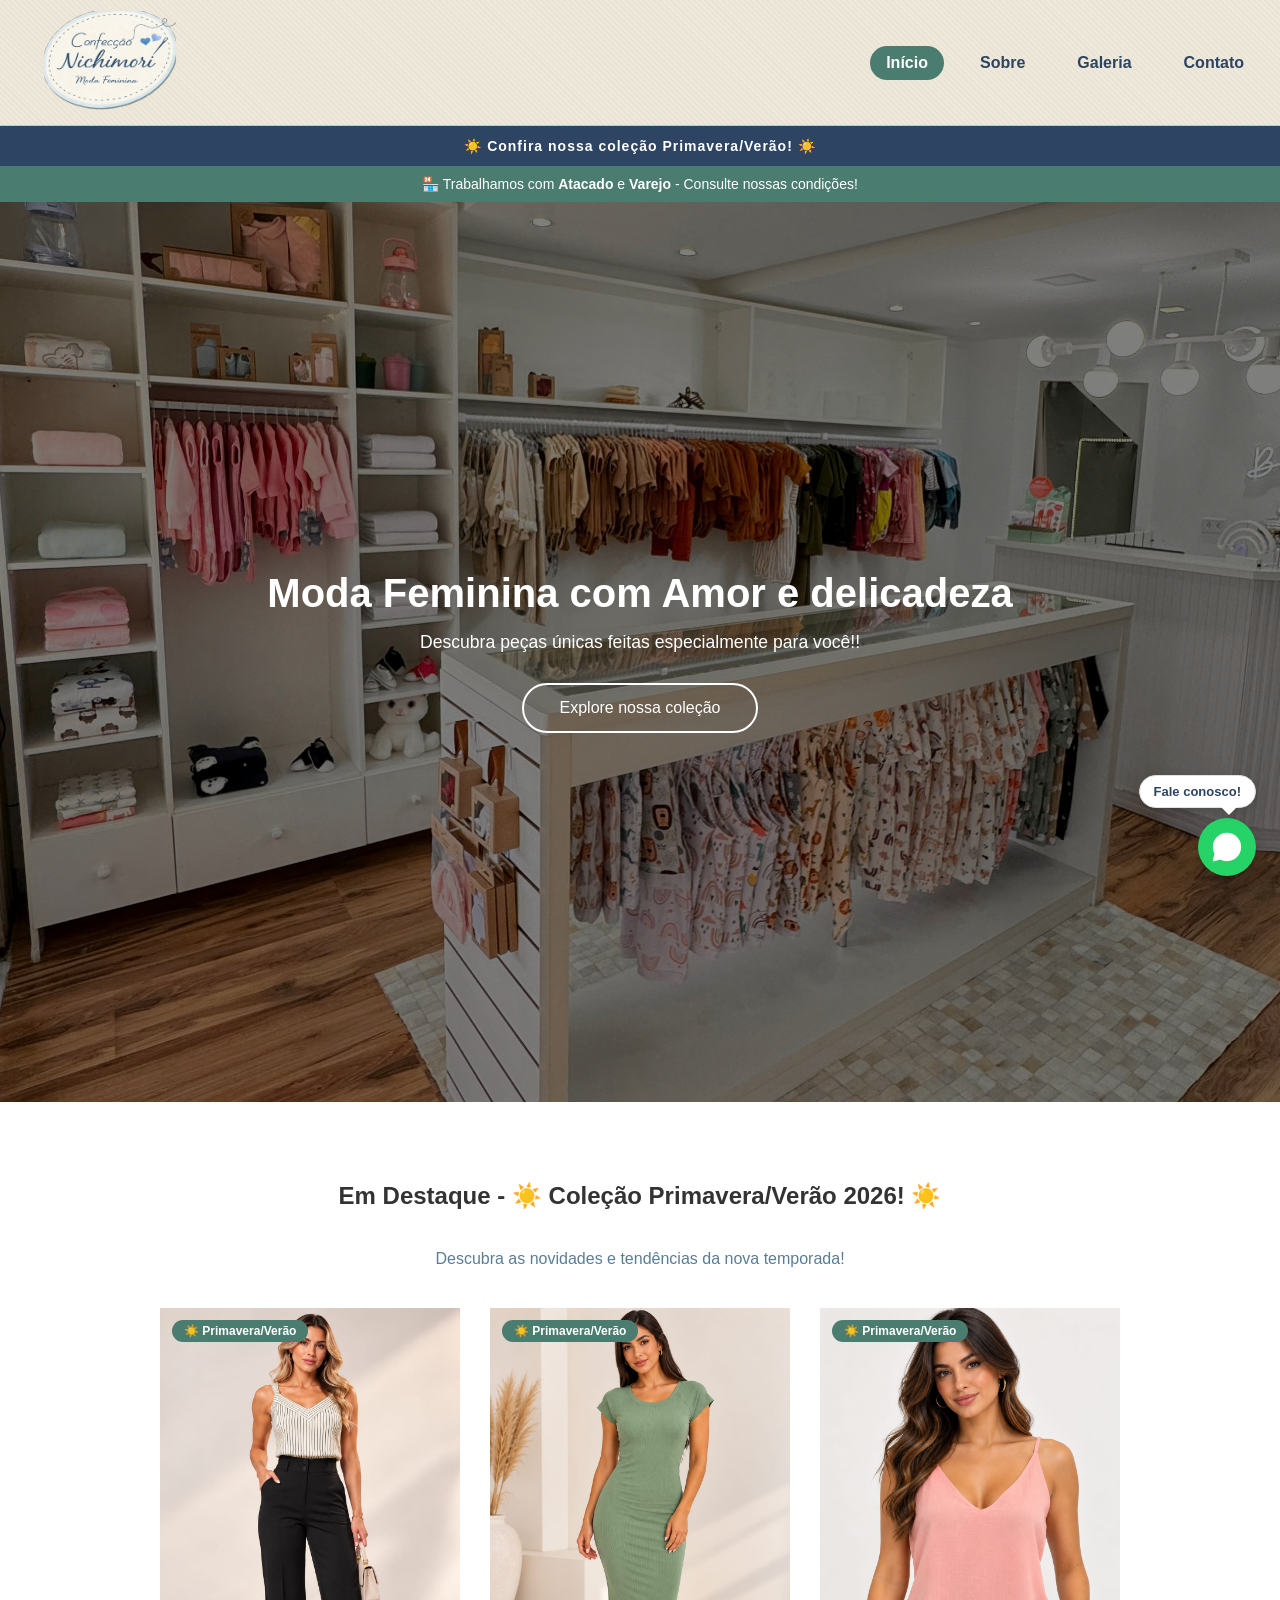
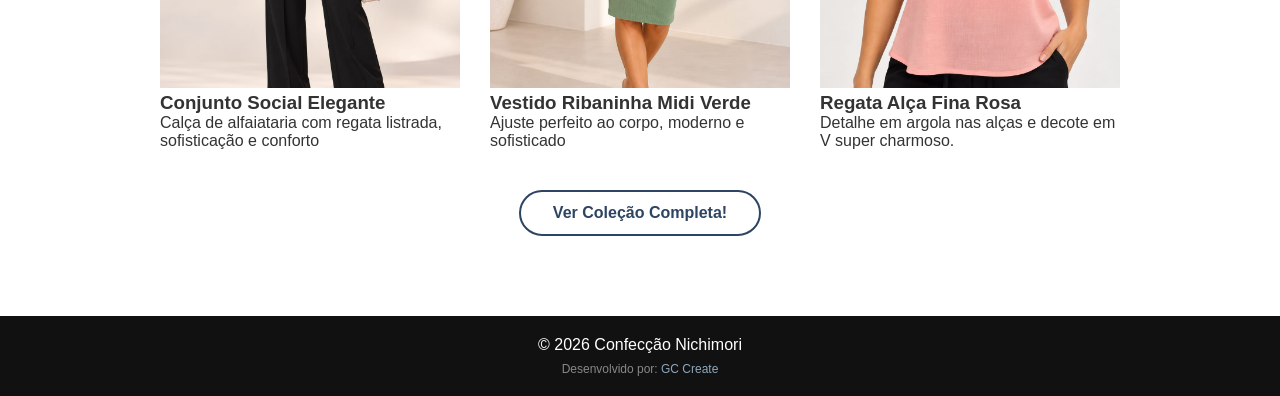
==== commit e9e73690: "Coleção Primavera Verão" ====
--- a/index.html
+++ b/index.html
@@ -1,106 +1,3 @@
-<<<<<<< HEAD
-<!DOCTYPE html>
-<html lang="pt-br">
-<head>
-    <meta charset="UTF-8">
-    <meta name="viewport" content="width=device-width, initial-scale=1.0">
-    <title>Confecção Nichimori</title>
-    <meta name="theme-color" content="#2d4462">
-    <meta name="description" content="Confecção Nichimori, loja de roupas femininas localizada em Itaquá. Trabalhamos com atacado e varejo. Confira nossas coleções!!">
-    <meta property="og:title" content="Confecção Nichimori | Moda Feminina">
-    <meta property="og:image" content="https://nichimori.com.br/logo-Loja.svg">
-    <meta property="og:url" content="https://nichimori.com.br">
-    <meta property="og:type" content="website">
-    <link rel="stylesheet" href="style.css">
-    <link rel="stylesheet" href="https://unpkg.com/aos@2.3.1/dist/aos.css">
-    <link rel="icon" type="image/svg+xml" href="logo-Loja.svg">
-    <link rel="canonical" href="https://confeccaonichimori.com/">
-</head>
-<body>
-        <!-- Header -->
-    <header class="header">
-        <nav class="nav-container">
-            <div class="nav-content">
-                <!-- Logo -->
-                <a href="index.html" class="logo">
-                    <img src="logo-Loja.svg" class="logo-img" alt="Logo da Loja"></a>
-                
-                <!--Navegação Desktop-->
-                <div class="nav-links">
-                    <a href="index.html" class="nav-link active">Início</a>
-                    <a href="sobre.html" class="nav-link">Sobre</a>
-                    <a href="galeria.html" class="nav-link">Galeria</a>
-                    <a href="contato.html" class="nav-link">Contato</a>
-                </div>
-            </div>
-        </nav>
-    </header>
-                <!--Moda Inverno-->
-                    <div class="faixa-inverno">
-                        ❄️ Confira nossa coleção de inverno! ❄️
-                    </div>
-                    <div class="faixa-atacado">
-                        🏪 Trabalhamos com <strong>Atacado</strong> e <strong>Varejo</strong> - Consulte nossas condições!
-                    </div>
-                    <!--Contéudo Principal-->
-                <main>
-                    <section class="hero">
-                        <h1>Moda Feminina com Amor e delicadeza</h1>
-                        <p>Descubra peças únicas feitas especialmente para você!</p>
-                        <a href ="galeria.html" class="btn-hero">Explore nossa coleção</a>
-                    </section>
-
-                    <section class="produtos">
-                        <h2>Em Destaque - ❄️ Coleção de Inverno 2026 ❄️</h2>
-                        <p class="produtos-subtitulo">Descubra nossas peças mais queridas da temporada!</p>
-
-                        <div class="container-blusas">
-                            <div class="blusa" data-aos="fade-up">
-                                <span class="badge-inverno">❄️ Inverno</span>
-                                <img src="casaco-cinza.jpg" alt="Casaco Cinza">
-                                <h3>Casaco Cinza</h3>
-                                <p>Elegante e confortável, perfeito para o inverno.</p>
-                            </div>
-
-                            <div class="blusa" data-aos="fade-up">
-                                <span class="badge-inverno">❄️ Inverno</span>
-                                <img src="vestido-preto-midi.jpg" alt="Vestido Preto Midi">
-                                <h3>Vestido Preto Midi</h3>
-                                <p>De alta qualidade, ideal para o dia a dia.</p>
-                            </div>
-
-                            <div class="blusa" data-aos="fade-up">
-                                <span class="badge-inverno">❄️ Inverno</span>
-                                <img src="blusa-puff-nude.jpg" alt="Blusa Puff Nude">
-                                <h3>Blusa Puff Nude</h3>
-                                <p>Estilo e conforto combinados em uma peça essencial.</p>
-                            </div>
-                        </div>
-
-                        <a href="galeria.html" class="btn-ver-todos">Ver Coleção Completa!</a>
-                    </section>
-                </main>
-                <footer class="footer">
-                    <p> © 2026 Confecção Nichimori</p>
-                    <p class="assinatura">Desenvolvido por: <a href="#">GCreate</a></p>
-                </footer>
-
-        <a href ="https://wa.me/5511941580460" target="_blank" class="btn-whatsapp">
-            <img src="icone_zap.svg" alt="WhatsApp" class="WhatsApp">
-            <span class="balao-whatsapp">Fale conosco!</span>
-        </a>
-
-        <script src="https://unpkg.com/aos@2.3.1/dist/aos.js"></script>
-        <script>
-            AOS.init({
-                duration: 800, // Duração da animação em milissegundos
-                once: true, // Animação ocorre apenas na primeira vez que o elemento entra na viewport
-            })
-        </script>
-
-</body>
-</html>
-=======
 <!DOCTYPE html>
 <html lang="pt-br">
 <head>
@@ -201,5 +98,4 @@
         </script>
 
 </body>
-</html>
->>>>>>> e9e7369 (Coleção Primavera Verão)
+</html>
--- a/style.css
+++ b/style.css
@@ -1,591 +1,3 @@
-<<<<<<< HEAD
-/* Reset básico para garantir consistência entre navegadores */
-*{
-    margin: 0;
-    padding: 0;
-    box-sizing: border-box;
-}
-
-body {
-    font-family: Arial, sans-serif; /* Fonte do site */
-    background-color: #fff; /* Cor de fundo */
-    color: #333; /* Cor padrão dos textos */
-}
-
-.header {
-    padding: 10px 20px; /* Espaçamento interno do header */
-    background-color: #f0e8d8; /* Cor de fundo do header */
-    background-image: repeating-linear-gradient(
-        45deg,
-        transparent,
-        transparent 2px,
-        rgba(160,190,206,0.1) 2px,
-        rgba(160,190,206,0.1) 4px
-    );
-    background-size: cover; /* Faz a imagem de fundo cobrir toda a área do header */
-    background-position: center; /* Centraliza a imagem de fundo */
-    border-bottom: 1px solid #c5d5; /* Borda inferior para dar um acabamento mais definido ao header */
-}
-
-.nav-content {
-    display: flex; /* Exibe os itens do nav em linha */
-    justify-content: space-between; /* Espaça os itens para as extremidades */
-    align-items: center; /* Alinha os itens verticalmente */
-    flex-wrap: nowrap; /* Impede que os itens quebrem para a próxima linha */
-    margin: 0; /* Remove a margem padrão do nav */
-    padding: 0; /* Remove o padding padrão do nav */
-}
-
-.nav-links{
-    display: flex; /* Exibe os links em linha */
-    flex-direction: row; /* Exibe os links em linha */
-    gap: 20px; /* Espaçamento entre os links */
-}
-
-.nav-link {
-    text-decoration: none; /* Remove sublinhado dos links */
-    color: #2d4462; /* Cor dos links */
-    font-weight: bold; /* Deixa os links em negrito */
-    padding: 8px 16px; /* Espaçamento interno dos links */
-    border-radius: 999px; /* Deixa os links com bordas arredondadas */
-    transition: all 0.3s; /* Transição suave para as mudanças de estilo dos links */;
-}
-
-
-.nav-link:hover {
-    color: white; /* Cor dos links ao passar o mouse */
-    background-color: #4a7c6f; /* Cor de fundo dos links ao passar o mouse */
-}
-
-.nav-link.active {
-    color: white; /* Cor do link ativo */
-    background-color: #4a7c6f; /* Cor de fundo do link ativo */
-}
-
-.hero {
-    height: 100vh; /* Altura total da tela */
-    min-height: 500px;
-    display: flex; /* Exibe os itens em linha */
-    justify-content: center; /* Centraliza horizontalmente */
-    align-items: center; /* Centraliza verticalmente */
-    flex-direction: column; /* Exibe os itens em coluna */
-    background-image: linear-gradient(
-        rgba(0,0,0,0.5),
-        rgba(0,0,0,0.5)
-    ),
-    url(fundo_hero.jpg); /* Imagem de fundo do hero */
-    background-size: cover; /* Faz a imagem de fundo cobrir toda a área do hero */
-    background-position: center; /* Centraliza a imagem de fundo */
-    color: white; /* Cor do texto do hero */
-}
-
-.hero h1 {
-    font-size: 2.5rem; /* Tamanho do título */
-    text-align: center; /* Centraliza o texto do título */
-    animation: fadeIn 1.5s ease; /* Animação de fade-in para o título */
-}
-
-.hero p {
-    margin-top: 16px; /* Espaçamento acima do parágrafo */
-    font-size: 1.1rem; /* Tamanho do parágrafo */;
-    text-align: center; /* Centraliza o texto do parágrafo */
-    animation: fadeIn 2s ease; /* Animação de fade-in para o parágrafo */
-}
-
-@keyframes fadeIn {
-    from {
-        opacity: 0; transform: translateY(30px); /* Inicia com opacidade 0 e deslocamento para baixo */
-    }
-    to {
-        opacity: 1; transform: translateY(0); /* Termina com opacidade 1 e posição original */
-    }
-}
-
-
-.produtos {
-    padding: 80px 20px; /* Espaçamento interno */
-}
-
-.produtos h2 {
-    text-align: center; /* Centraliza o título */
-    margin-bottom: 40px; /* Espaçamento abaixo do título */
-}
-
-.container-blusas {
-    display: flex; /* Exibe os itens em linha */
-    justify-content: center; /* Centraliza os itens horizontalmente */
-    gap: 30px; /* Espaçamento entre os itens */
-}
-
-.blusa{
-    width: 300px; /* Largura fixa para cada blusa */
-    position: relative; /* Permite posicionar a badge de inverno dentro do container da blusa */
-}
-
-.blusa img {
-    width: 100%; /* A imagem ocupa toda a largura do container */
-    height: 380px; /* Altura fixa para as imagens das blusas */
-    object-fit: cover; /* Garante que a imagem cubra toda a área do container sem distorcer */
-    object-position: center top; /* Ajusta a posição da imagem para destacar a parte superior, onde geralmente estão os detalhes do produto */
-}
-
-.footer {
-    padding: 20px; /* Espaçamento interno */
-    background-color: #111; /* Cor de fundo do rodapé */
-    color: white; /* Cor do texto do rodapé */
-    text-align: center; /* Centraliza o texto do rodapé */
-}
-
-@media (max-width: 768px){
-    .nav-content {
-        flex-direction: column; /* Exibe os itens em coluna */
-    }
-
-    .container-blusas {
-        flex-direction: column; /* Exibe os itens em coluna */
-        align-items: center; /* Centraliza os itens verticalmente */;
-    }
-
-    .hero h1{
-        font-size: 1.3rem; /* Tamanho do título para telas menores */;
-        text-align: center; /* Centraliza o texto do título para telas menores */;
-        padding: 0 16px;
-        word-break: keep-all;
-    }
-}
-
-.logo-img {
-    width: 180px; /* Largura da logo */
-    height: auto; /* Mantém a proporção da imagem */
-    max-width: 100%; /* Garante que a logo não ultrapasse a largura do container */;
-}
-
-.search-bar {
-    display: flex;/* Exibe os itens em linha */
-    align-items: center; /* Alinha os itens verticalmente */
-    border: 1px solid #a0bece; /* Borda da barra de pesquisa */
-    border-radius: 999px; /* Deixa a barra de pesquisa com bordas arredondadas */
-    overflow: hidden; /* Esconde qualquer conteúdo que ultrapasse os limites da barra de pesquisa */
-    background: #f7f3ee; /* Cor de fundo da barra de pesquisa */
-    position: relative; /* Permite posicionar o botão de pesquisa dentro da barra */
-    left: 20%; /* Move a barra de pesquisa para o centro horizontalmente */
-}
-
-.search-input {
-    border: none; /* Remove a borda do input */
-    background: transparent; /* Deixa o fundo do input transparente */;
-    padding: 8px 16px; /* Espaçamento interno do input */
-    font-size: 14px; /* Tamanho da fonte do input */
-    outline: none; /* Remove o contorno do input ao focar */
-    width: 260px; /* Largura do input */
-    color:#3a5a74; /* Cor do texto do input */
-}
-
-.search-input::placeholder {
-    color: #a0bece; /* Cor do texto de placeholder */
-}
-
-.search-btn:hover {
-    background: #e8f0f5; /* Cor de fundo do botão ao passar o mouse */
-}
-
-@media (max-width: 768px){
-    .search-bar {
-        width: 100%; /* A barra de pesquisa ocupa toda a largura do container em telas menores */
-        margin: 10px 0; /* Espaçamento vertical para a barra de pesquisa em telas menores */
-    }
-
-    .search-input {
-        width: 100%; /* O input ocupa toda a largura da barra de pesquisa em telas menores */
-    }
-}
-
-.btn-whatsapp {
-    position: fixed; /* Fixa o botão na tela */
-    bottom: 24px; /* Distância do botão em relação à parte inferior da tela */
-    right: 24px; /* Distância do botão em relação à parte direita da tela */
-    width: 58px; /* Largura do botão */
-    height: 58px; /* Altura do botão */
-    border-radius: 50%; /* Deixa o botão com formato circular */
-    background-color: #25d366; /* Cor de fundo do botão (cor do WhatsApp) */
-    display: flex; /* Exibe os itens em linha */
-    align-items: center; /* Alinha os itens verticalmente */
-    justify-content: center; /* Centraliza os itens horizontalmente */
-    box-shadow: 0 4px 12px rgba(0,0,0,0.2); /* Sombra para dar um efeito de elevação */
-    z-index: 999; /* Garante que o botão fique acima de outros elementos da página */
-    transition: transform 0.3s; /* Transição suave para o efeito de hover */
-    font-size: 28px; /* Tamanho da fonte do ícone do WhatsApp */
-    text-decoration: none; /* Remove sublinhado do link */
-}
-
-.btn-whatsapp:hover {
-    transform: scale(1.1); /* Aumenta o tamanho do botão ao passar o mouse */
-}
-
-.btn-whatsapp img {
-    width: 34px; /* Largura do ícone do WhatsApp dentro do botão */
-    height: 34px; /* Altura do ícone do WhatsApp dentro do botão */
-    filter: brightness(0) invert(1); /* Deixa o ícone branco para melhor contraste com o fundo verde do botão */
-}
-
-.balao-whatsapp {
-    position: absolute; /* Posiciona o balão em relação ao botão de WhatsApp */
-    bottom: 68px; /* Distância do balão em relação à parte inferior do botão de WhatsApp */
-    right: 0; /* Alinha o balão à direita do botão de WhatsApp */
-    background-color: white; /* Cor de fundo do balão */
-    color: #2d4462; /* Cor do texto do balão */
-    font-size: 13px; /* Tamanho da fonte do texto do balão */
-    font-weight: bold; /* Deixa o texto do balão em negrito */
-    font-family: Arial, sans-serif; /* Fonte do texto do balão */
-    padding: 8px 14px; /* Espaçamento interno do balão */
-    border-radius: 20px; /* Deixa o balão com bordas arredondadas */
-    white-space: nowrap; /* Impede que o texto do balão quebre em várias linhas */
-    box-shadow: 0 4px 12px rgba(0,0,0,0.15); /* Sombra para dar um efeito de elevação ao balão */
-    border: 1px solid #e0e0e0; /* Borda do balão para dar um acabamento mais definido */
-}
-
-.balao-whatsapp::after {
-    content: ""; /* Conteúdo vazio para criar a seta do balão */
-    position: absolute; /* Posiciona a seta em relação ao balão */
-    bottom: -8px; /* Distância da seta em relação à parte inferior do balão */
-    right: 18px; /* Alinha a seta à direita do balão */
-    border-width: 8px 8px 0 8px; /* Define a largura e altura da seta */
-    border-style: solid; /* Define o estilo da borda da seta */
-    border-color: white transparent transparent transparent; /* Define as cores da borda da seta para criar o efeito de triângulo */;
-}
-
-.btn-hero {
-    margin-top: 30px; /* Espaçamento acima do botão */
-    padding: 14px 36px; /* Espaçamento interno do botão */
-    background-color: transparent; /* Fundo transparente para o botão */
-    border: 2px solid white; /* Borda branca para o botão */
-    color: white; /* Cor do texto do botão */
-    font-size: 16px; /* Tamanho da fonte do botão */
-    border-radius: 999px; /* Deixa o botão com bordas arredondadas */
-    transition: all 0.3s; /* Transição suave para as mudanças de estilo do botão */
-    text-decoration: none; /* Remove sublinhado do link do botão */
-}
-
-.btn-hero:hover {
-    background-color: white; /* Cor de fundo do botão ao passar o mouse */
-    color: #2d4462; /* Cor do texto do botão ao passar o mouse */
-}
-
-.produtos-subtitulo {
-    text-align: center; /* Centraliza o subtítulo da seção de produtos */
-    color: #5a7d94; /* Cor do subtítulo da seção de produtos */
-    font-size: 1rem; /* Tamanho do subtítulo da seção de produtos */
-    margin-bottom: 40px; /* Espaçamento abaixo do subtítulo da seção de produtos */
-}
-
-.btn-ver-todos {
-    display: block; /* Exibe o botão como um bloco para ocupar toda a largura disponível */
-    text-align: center; /* Centraliza o texto do botão de ver todos */
-    margin: 40px auto 0; /* Centraliza o botão de ver todos horizontalmente e adiciona espaçamento acima */
-    width: fit-content; /* O botão ocupa apenas a largura necessária para o texto */
-    padding: 12px 32px; /* Espaçamento interno do botão de ver todos */
-    border: 2px solid #2d4462; /* Borda do botão de ver todos */
-    border-radius: 999px; /* Deixa o botão de ver todos com bordas arredondadas */
-    color: #2d4462; /* Cor do texto do botão de ver todos */
-    text-decoration: none; /* Remove sublinhado do link do botão de ver todos */
-    font-weight: bold; /* Deixa o texto do botão de ver todos em negrito */
-    transition: all 0.3s; /* Transição suave para as mudanças de estilo do botão de ver todos */
-}
-
-.badge-inverno {
-    position: absolute; /* Permite posicionar a badge em relação ao card */
-    top: 12px; /* Distância da badge em relação à parte superior do card */
-    left: 12px; /* Distância da badge em relação à parte esquerda do card */
-    background-color: #4a7c6f; /* Cor de fundo da badge de inverno */
-    color: white; /* Cor do texto da badge de inverno */
-    padding: 4px 12px; /* Espaçamento interno da badge de inverno */
-    border-radius: 999px; /* Deixa a badge de inverno com bordas arredondadas */
-    font-size: 12px; /* Tamanho da fonte da badge de inverno */
-    font-weight: bold; /* Deixa o texto da badge de inverno em negrito */
-    z-index: 10; /* Garante que a badge de inverno fique acima de outros elementos do card */
-}
-
-.sobre-hero {
-    background-color: #f0e8d8; /* Cor de fundo da seção sobre o hero */
-    text-align: center; /* Centraliza o texto da seção sobre o hero */
-    padding: 40px 20px 30px; /* Espaçamento interno da seção sobre o hero */
-    color: #2d4462; /* Cor do texto da seção sobre o hero */
-}
-
-.sobre-hero h1 {
-    font-size: 2.5rem; /* Tamanho do título da seção sobre o hero */
-    margin-bottom: 10px; /* Espaçamento abaixo do título da seção sobre o hero */
-}
-
-.sobre-hero p {
-    font-size: 1.1rem;
-    color:#5a7d94; /* Cor do texto do parágrafo da seção sobre o hero */
-}
-
-.sobre-conteudo {
-    max-width: 800px; /* Largura máxima do conteúdo da seção sobre o hero */;
-    margin: 60px auto; /* Centraliza o conteúdo da seção sobre o hero */
-    padding: 0 20px; /* Espaçamento horizontal para o conteúdo da seção sobre o hero */
-}
-
-.sobre-texto h2 {
-    font-size: 1.5rem; /* Tamanho do subtítulo da seção sobre o hero */
-    color: #2d4462; /* Cor do subtítulo da seção sobre o hero */
-    margin: 40px 0 12px; /* Espaçamento acima e abaixo do subtítulo da seção sobre o hero */
-}
-
-.sobre-texto p {
-    color: #555; /* Cor do texto do parágrafo da seção sobre o hero */
-    line-height: 1.8; /* Altura da linha para melhorar a legibilidade do texto do parágrafo da seção sobre o hero */
-    font-size: 1rem; /* Tamanho da fonte do parágrafo da seção sobre o hero */;
-}
-
-.sobre-valores {
-    list-style: none; /* Remove os marcadores da lista de valores */
-    margin-top: 12px; /* Espaçamento acima da lista de valores */
-    display: flex; /* Exibe os itens da lista de valores em linha */
-    flex-direction: column; /* Exibe os itens da lista de valores em coluna */
-    gap: 10px; /* Espaçamento entre os itens da lista de valores */;
-}
-
-.sobre-valores li {
-    font-size: 1rem; /* Tamanho da fonte dos itens da lista de valores */
-    color: #555; /* Cor dos itens da lista de valores */
-    line-height: 1.6; /* Altura da linha para melhorar a legibilidade dos itens da lista de valores */;
-}
-
-.sobre-horario {
-    list-style: none; /* Remove os marcadores da lista de horário */
-    margin-top: 12px; /* Espaçamento acima da lista de horário */
-    display: flex; /* Exibe os itens da lista de horário em linha */
-    flex-direction: column; /* Exibe os itens da lista de horário em coluna */
-    gap: 10px; /* Espaçamento entre os itens da lista de horário */
-}
-
-.sobre-horario li {
-    font-size: 1rem; /* Tamanho da fonte dos itens da lista de horário */
-    color: #555; /* Cor dos itens da lista de horário */
-    line-height: 1.6; /* Altura da linha para melhorar a legibilidade dos itens da lista de horário */
-}
-
-.galeria-hero {
-    background-color: #f0e8d8; /* Cor de fundo da seção hero da galeria */
-    text-align: center; /* Centraliza o texto da seção hero da galeria */
-    padding: 60px 20px 40px; /* Espaçamento interno da seção hero da galeria */
-    color: #2d4462; /* Cor do texto da seção hero da galeria */
-    margin-top: 0; /* Remove a margem superior da seção hero da galeria para evitar espaçamento extra */
-}
-
-.galeria-hero h1 {
-    font-size: 2.5rem; /* Tamanho do título da seção hero da galeria */
-    margin-bottom: 10px; /* Espaçamento abaixo do título da seção hero da galeria */
-}
-
-.galeria-hero p {
-    font-size: 1.1rem; /* Tamanho do parágrafo da seção hero da galeria */
-    color:#5a7d94; /* Cor do texto do parágrafo da seção hero da galeria */
-}
-
-.galeria-secao {
-    padding: 60px 80px; /* Espaçamento interno da seção da galeria */;
-}
-
-.galeria-grid {
-    display: grid; /* Exibe os itens em um grid */
-    grid-template-columns: repeat(3, 1fr); /* Define 3 colunas de largura igual para o grid */
-    gap: 30px; /* Espaçamento entre os itens do grid */
-    max-width: 1100px; /* Largura máxima do grid da galeria */
-    margin: 0 auto; /* Centraliza o grid da galeria */
-}
-
-.card {
-    border-radius: 12px; /* Deixa os cards com bordas arredondadas */
-    overflow: hidden; /* Esconde qualquer conteúdo que ultrapasse os limites dos cards */
-    box-shadow: 0 4px 12px rgba(0,0,0,0.1); /* Sombra para dar um efeito de elevação aos cards */
-    transition: transform 0.3s; /* Transição suave para o efeito de hover dos cards */
-    background: white; /* Cor de fundo dos cards */
-}
-
-.card:hover {
-    transform: translateY(-6px);
-}
-
-.card img {
-    width: 100%; /* A imagem ocupa toda a largura do card */
-    height: 420px; /* Altura fixa para as imagens dos cards */
-    object-fit: cover; /* Garante que a imagem cubra toda a área do card sem distorcer */
-    object-position: center top; /* Ajusta a posição da imagem para destacar o centro, onde geralmente estão os detalhes do produto */
-}
-
-.card-info {
-    padding: 16px; /* Espaçamento interno da seção de informações dos cards */
-}
-
-.card a {
-    text-decoration: none; 
-    display: block;
-}
-
-.card-info h3 {
-    font-size: 1rem; /* Tamanho do título dos cards */
-    font-weight: bold; /* Deixa o título dos cards em negrito */
-    color: #2d4462; /* Cor do título dos cards */
-    margin-bottom: 6px; /* Espaçamento abaixo do título dos cards */;
-}
-
-.card-info p {
-    font-size: 0.85rem; /* Tamanho do parágrafo dos cards */
-    font-weight: normal; /* Deixa o texto dos cards em negrito */
-    color: #777; /* Cor do texto dos cards */
-    line-height: 1.5; /* Altura da linha para melhorar a legibilidade do texto dos cards */
-}
-
-@media (max-width: 768px){
-    .galeria-grid {
-        grid-template-columns: 1fr; /* O grid da galeria exibe apenas 1 coluna em telas menores */
-    }
-}
-
-.contato-hero {
-    background-color: #f0e8d8; /* Cor de fundo da seção hero de contato */
-    text-align: center; /* Centraliza o texto da seção hero de contato */
-    padding: 60px 20px 40px; /* Espaçamento interno da seção hero de contato */
-    color: #2d4462; /* Cor do texto da seção hero de contato */
-}
-
-.contato-hero h1 {
-    font-size: 2.5rem; /* Tamanho do título da seção hero de contato */
-    margin-bottom: 10px; /* Espaçamento abaixo do título da seção hero de contato */
-}
-
-.contato-hero p {
-    font-size: 1.1rem; /* Tamanho do parágrafo da seção hero de contato */
-    color: #5a7d94; /* Cor do texto do parágrafo da seção hero de contato */
-}
-
-.contato-secao {
-    padding: 60px 40px; /* Espaçamento interno da seção de contato */
-    max-width: 1100px; /* Largura máxima da seção de contato */
-    margin: 0 auto; /* Centraliza a seção de contato */
-}
-
-.contato-grid {
-    display: grid; /* Exibe os itens em um grid */
-    grid-template-columns: 1fr 1fr ; /* Define 2 colunas para o grid de contato */
-    gap: 60px; /* Espaçamento entre os itens do grid de contato */
-}
-
-.contato-info h2,
-.contato-form h2 {
-    font-size: 1.5rem; /* Tamanho do título das seções de contato */
-    color:#2d4462; /* Cor do título das seções de contato */
-    margin-bottom: 24px; /* Espaçamento abaixo do título das seções de contato */
-}
-
-.contato-item {
-    display: flex; /* Exibe os itens de contato em linha */
-    align-items: flex-start; /* Alinha os itens de contato ao topo */
-    gap: 12px; /* Espaçamento entre os itens de contato */
-    margin-bottom: 20px; /* Espaçamento abaixo de cada item de contato */
-}
-
-.contato-item span {
-    font-size: 1.3rem; /* Tamanho do ícone dos itens de contato */
-}
-
-.contato-item p {
-    color: #555; /* Cor do texto dos itens de contato */
-    font-size: 1rem; /* Tamanho da fonte dos itens de contato */
-    line-height: 1.6; /* Altura da linha para melhorar a legibilidade dos itens de contato */
-}
-
-@media (max-width: 768px){
-    .contato-grid {
-        grid-template-columns: 1fr; /* O grid de contato exibe apenas 1 coluna em telas menores */
-    }
-}
-
-.faixa-inverno {
-    background-color: #2d4462; /* Cor de fundo da faixa de inverno */
-    color: white; /* Cor do texto da faixa de inverno */
-    text-align: center; /* Centraliza o texto da faixa de inverno */
-    padding: 12px; /* Espaçamento interno da faixa de inverno */
-    font-size: 14px; /* Tamanho da fonte da faixa de inverno */
-    font-weight: bold; /* Deixa o texto da faixa de inverno em negrito */
-    letter-spacing: 1px; /* Espaçamento entre as letras da faixa de inverno */
-}
-
-.faixa-atacado {
-    background-color: #4a7c6f; /* Cor de fundo da faixa de atacado */
-    color: white; /* Cor do texto da faixa de atacado */
-    text-align: center; /* Centraliza o texto da faixa de atacado */
-    padding: 10px; /* Espaçamento interno da faixa de atacado */
-    font-size: 14px; /* Tamanho da fonte da faixa de atacado */
-}
-
-@keyframes pulsar {
-    0% {transform: scale(1); } /* Inicia com o tamanho original do botão */
-    50% {transform: scale(1.15); } /* Aumenta o tamanho do botão para 115% no meio da animação */
-    100% {transform: scale(1); } /* Retorna ao tamanho original do botão no final da animação */
-}
-
-.btn-whatsapp {
-    animation: pulsar 2s infinite; /* Aplica a animação de pulsar ao botão de WhatsApp, com duração de 2 segundos e repetição infinita */
-}
-
-.btn-whatsapp:hover {
-    animation: none; /* Remove a animação de pulsar ao passar o mouse sobre o botão de WhatsApp para evitar conflito com o efeito de hover */
-    transform: scale(1.1); /* Aumenta o tamanho do botão de WhatsApp para 110% ao passar o mouse */
-}
-
-.assinatura {
-    font-size: 12px; /* Tamanho da fonte da assinatura no rodapé */
-    color: #888; /* Cor da assinatura no rodapé */
-    margin-top: 8px; /* Espaçamento acima da assinatura no rodapé */
-}
-
-.assinatura a {
-    color: #8fa8bc; /* Cor do link da assinatura no rodapé */
-    text-decoration: none; /* Remove sublinhado do link da assinatura no rodapé */
-}
-
-.assinatura a:hover {
-    text-decoration: underline; /* Adiciona sublinhado ao link da assinatura no rodapé ao passar o mouse */
-}
-
-.contato-whatsapp-cta {
-    text-align: center;
-    padding: 40px;
-    background-color: #faf7f2;
-    border-radius: 12px;
-}
-
-.contato-whatsapp-cta h2 {
-    color: #2d4462;
-    margin-bottom: 12px;
-}
-
-.contato-whatsapp-cta p {
-    color: #777;
-    margin-bottom: 24px;
-    line-height: 1.6;
-}
-
-.btn-whatsapp-cta {
-    display: inline-block;
-    background-color: #25d366;
-    color: white;
-    padding: 14px 32px;
-    border-radius: 999px;
-    text-decoration: none;
-    font-weight: bold;
-    font-size: 16px;
-    transition: transform 0.3s;
-}
-
-.btn-whatsapp-cta:hover {
-    transform: scale(1.05);
-=======
 /* Reset básico para garantir consistência entre navegadores */
 *{
     margin: 0;
@@ -1172,5 +584,4 @@
 
 .btn-whatsapp-cta:hover {
     transform: scale(1.05);
->>>>>>> e9e7369 (Coleção Primavera Verão)
 }
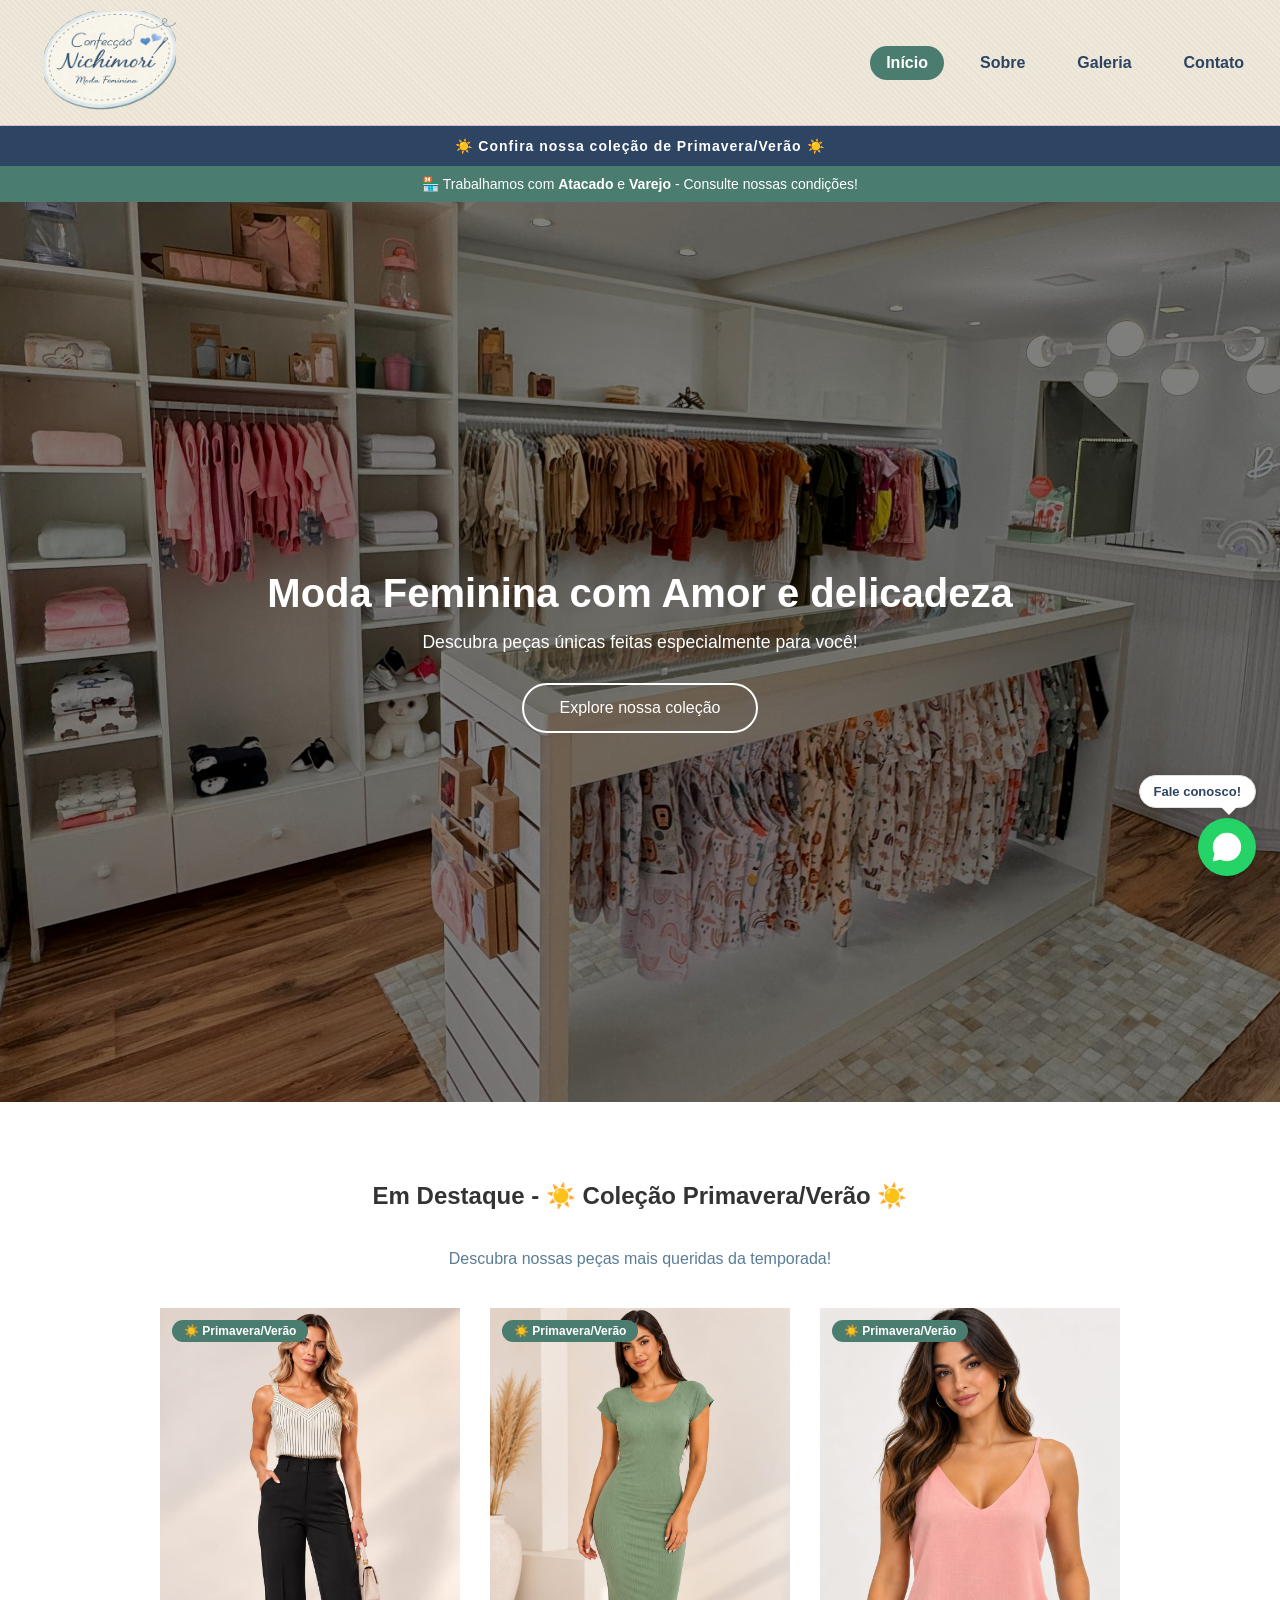
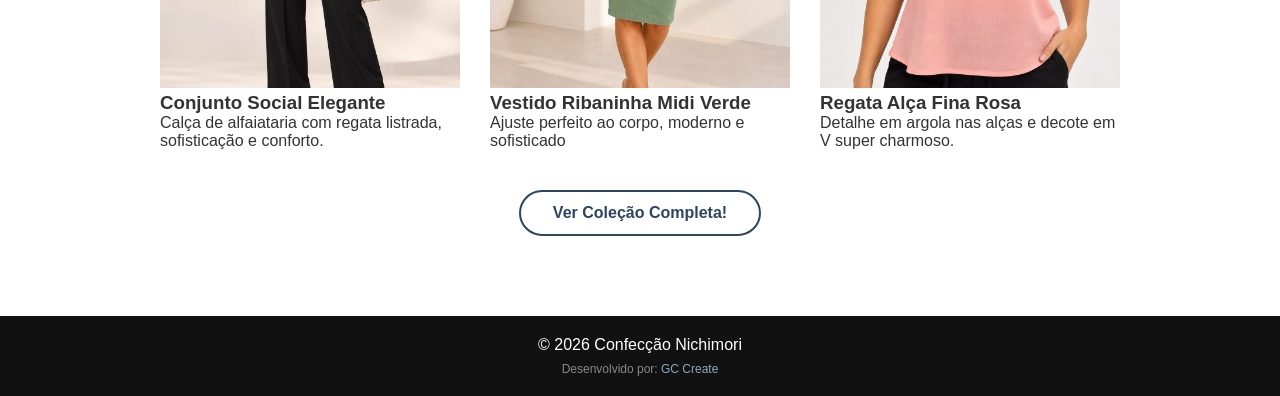
==== commit 156ea07c: "Coleção Primavera Verão" ====
--- a/index.html
+++ b/index.html
@@ -13,7 +13,7 @@
     <link rel="stylesheet" href="style.css">
     <link rel="stylesheet" href="https://unpkg.com/aos@2.3.1/dist/aos.css">
     <link rel="icon" type="image/svg+xml" href="logo-Loja.svg">
-    <link rel="canonical" href="https://nichimori.com/">
+    <link rel="canonical" href="https://confeccaonichimori.com/">
 </head>
 <body>
         <!-- Header -->
@@ -34,9 +34,9 @@
             </div>
         </nav>
     </header>
-                <!--Moda Primavera / Verão-->
+                <!--Moda Inverno-->
                     <div class="faixa-inverno">
-                        ☀️ Confira nossa coleção Primavera/Verão! ☀️
+                        ☀️ Confira nossa coleção de Primavera/Verão ☀️
                     </div>
                     <div class="faixa-atacado">
                         🏪 Trabalhamos com <strong>Atacado</strong> e <strong>Varejo</strong> - Consulte nossas condições!
@@ -45,20 +45,20 @@
                 <main>
                     <section class="hero">
                         <h1>Moda Feminina com Amor e delicadeza</h1>
-                        <p>Descubra peças únicas feitas especialmente para você!!</p>
+                        <p>Descubra peças únicas feitas especialmente para você!</p>
                         <a href ="galeria.html" class="btn-hero">Explore nossa coleção</a>
                     </section>
 
                     <section class="produtos">
-                        <h2>Em Destaque - ☀️ Coleção Primavera/Verão 2026! ☀️</h2>
-                        <p class="produtos-subtitulo">Descubra as novidades e tendências da nova temporada!</p>
+                        <h2>Em Destaque - ☀️ Coleção Primavera/Verão ☀️</h2>
+                        <p class="produtos-subtitulo">Descubra nossas peças mais queridas da temporada!</p>
 
                         <div class="container-blusas">
                             <div class="blusa" data-aos="fade-up">
                                 <span class="badge-inverno">☀️ Primavera/Verão</span>
                                 <img src="primavera-verao/calca-social-preta.jpeg" alt="Conjunto Social Elegante">
                                 <h3>Conjunto Social Elegante</h3>
-                                <p>Calça de alfaiataria com regata listrada, sofisticação e conforto</p>
+                                <p>Calça de alfaiataria com regata listrada, sofisticação e conforto.</p>
                             </div>
 
                             <div class="blusa" data-aos="fade-up">
@@ -98,4 +98,4 @@
         </script>
 
 </body>
-</html>+</html>
